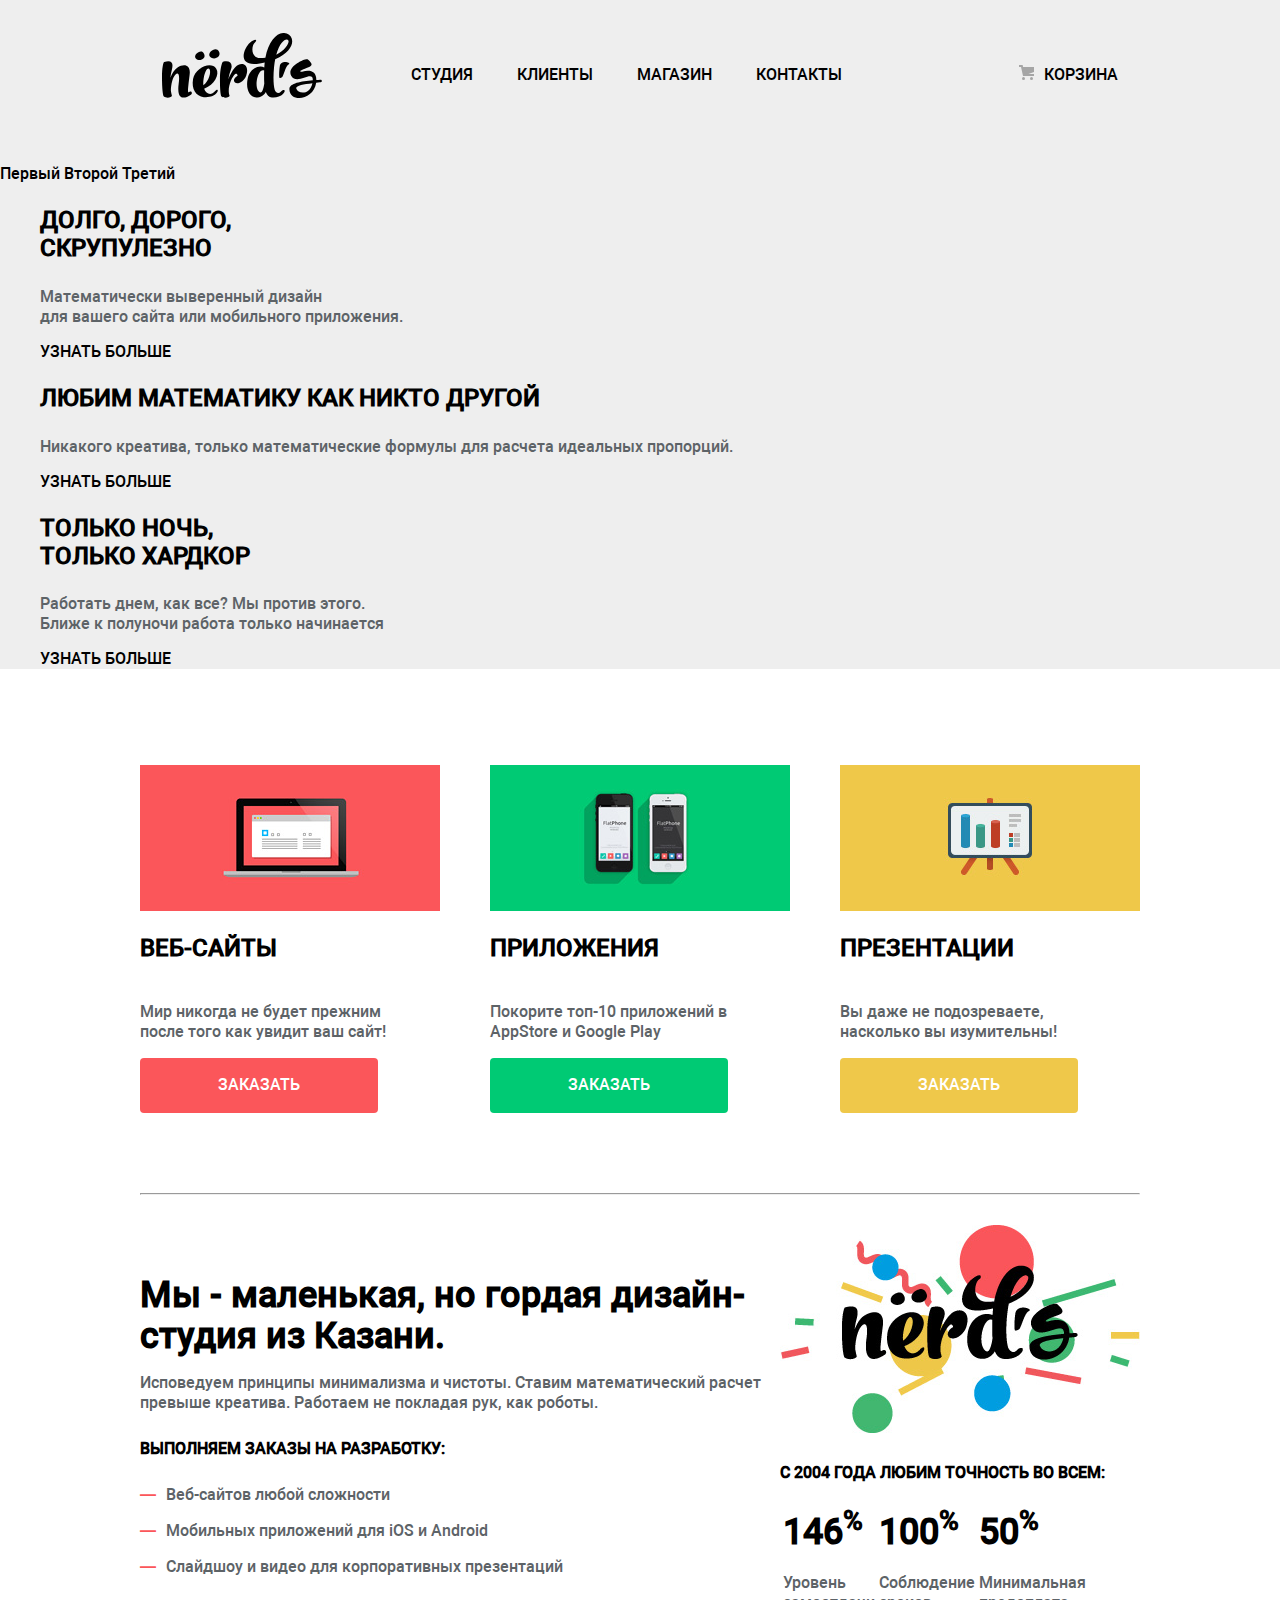
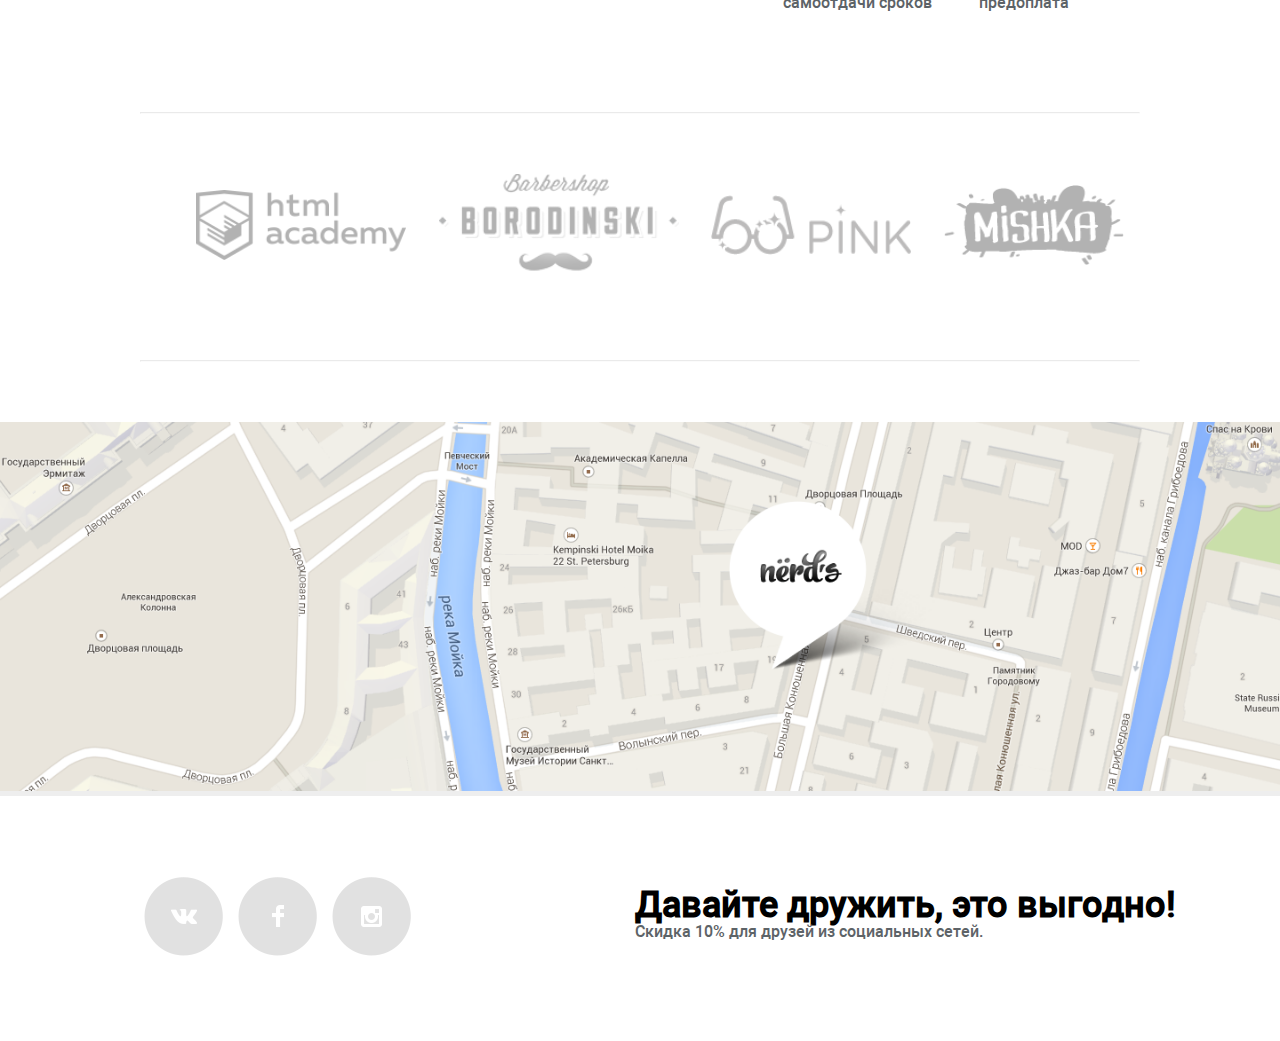
==== index.html @ 997f3441 "Update index.html" ====
<!DOCTYPE html>
<html lang="ru">

<head>
    <meta charset="utf-8">
    <title>Cтудия "Нёрдс"</title>
 <link rel="stylesheet" href="normalise.css">
 <link rel="stylesheet" href="mystyles.css"> 
</head>

<body>
    <header class="main-header">
        <nav class="main-navigation">
            <a class="main-header-logo" href = "index.html">
                <img src="img/nerds-logo.svg" width="160" height="65" alt="Логотип студии">
            </a>
            <ul class="site-navigation">
                <li>
                    <a href="index.html">Студия</a>
                </li>
                <li>
                    <a href="clients.html">Клиенты</a>
                </li>
                <li>
                    <a href="catalog.html">Магазин</a>
                </li>
                <li>
                    <a href="contacts.html">Контакты</a>
                </li>
            </ul>
            <ul class="user-navigation">
                <li> 
                	<a class="login-link" href="checkout.html">Корзина</a>
                </li>
            </ul>
        </nav>
    </header>


 <main class="container">

        <h1 class="visually-hidden">Студия "Нёрдс"</h1>

          <section class="slider">
        <div class = "container">
        <input class="visually-hidden" type="radio" id="product-1" name="toggle" checked>
        <input class="visually-hidden" type="radio" id="product-2" name="toggle">
        <input class="visually-hidden" type="radio" id="product-3" name="toggle">
        <div class="slider-controls">
        <i class="active"></i>
        <i></i>
        <i></i>
          <label class="slider-controls-item slider-controls-item--1" for="product-1">Первый</label>
          <label class="slider-controls-item slider-controls-item--2" for="product-2">Второй</label>
          <label class="slider-controls-item slider-controls-item--3" for="product-3">Третий</label>
        </div>
        <ul class ="slider-list">
          <li class="slider-item">
            <h3>Долго, дорого,<br> скрупулезно</h3>
              <p>Математически выверенный дизайн<br>
  для вашего сайта или мобильного приложения.</p>
              <a class="slider-item-button button" href="#">Узнать больше</a>
            </li>
          <li class="slider-item">
            <h3>Любим математику как никто другой</h3>
            <p>Никакого креатива, только математические формулы для расчета идеальных пропорций.</p>
            <a class = "slider-item-button button" href="#">Узнать больше</a>
        </li>
        <li class="slider-item">
            <h3>Только ночь,<br> только хардкор</h3>
            <p>Работать днем, как все? Мы против этого.<br> Ближе к полуночи работа только начинается</p>
            <a class = "slider-item-button button" href="#">Узнать больше</a>
        </li>
    </ul>
</div>
</section>
       
        <section class = "services">
            <ul class = "services-list">
                <li class = "service-item">
                	<img src="img/illustration-1.png" width="300" height="146" alt="Иллюстрация 1">
                    <h3>Веб-сайты</h3>
                    <p>Мир никогда не будет прежним<br>
                    после того как увидит ваш сайт!</p>
                    <a class="order  " href="order.html">Заказать</a>
                </li>
                <li class = "service-item">
                	<img src="img/illustration-2.png" width="300" height="146" alt="Иллюстрация 2">
                    <h3>Приложения</h3>
                    <p>Покорите топ-10 приложений в <br> AppStore и Google Play</p> 
                    <a class="order  " href="order.html">Заказать</a>
                </li>
                <li class = "service-item">
                	<img src="img/illustration-3.png" width="300" height="146" alt="Иллюстрация 3">
                    <h3>Презентации</h3>
                    <p>Вы даже не подозреваете, <br>насколько вы изумительны!</p>
                    <a class="order  " href="order.html">Заказать</a>
                </li>
            </ul>
            
        <hr>
        </section>

        <section class = "statistics">
           <div class="stat-column">
            <b>Мы - маленькая, но гордая дизайн-студия из Казани.</b>
            <p>Исповедуем принципы минимализма и чистоты. Ставим математический расчет<br> превыше креатива. Работаем не покладая рук, как роботы.</p> 
            <h5>Выполняем заказы на разработку:</h5>
            <ul class = "services-list-long-markers">
                <li><p><span class="tiret">—</span>Веб-сайтов любой сложности</p></li>
                <li><p><span class="tiret">—</span>Мобильных приложений для iOS и Android</p></li>
                <li><p><span class="tiret">—</span>Слайдшоу и видео для корпоративных презентаций</p></li>
            </ul>
        </div>
         <div class="stat-column">
         <img src="img/nerds-illustration.png" width="360" height="208" alt="Логотип студии">
         <h5>С 2004 года любим точность во всем:</h5>
         <table>
             <tr>
                 <td><b>146<sup>%</sup></b></td>
                 <td><b>100<sup>%</sup></b></td>
                 <td><b>50<sup>%</sup></b></td>
             </tr>
             <tr>
                <td><p>Уровень<br> самоотдачи</p></td><!--потом убрать br-->
                <td><p>Соблюдение<br> сроков</p></td>
                <td><p>Минимальная<br> предоплата</p></td>
             </tr>
         </table>
          
     </div>
      
        </section>
          
        <section class = "somebrands"> 
        	<hr>
        <ul class = "brands">
            <li> <img src="img/logo-1.png"  width="210" height="70" alt="Логотип академии"></li>
             <li> <img src="img/logo-2.png"  width="240" height="101" alt="Логотип барбершопа"></li>
              <li> <img src="img/logo-3.png" width="200" height="60" alt="Логотип pink"></li>
               <li> <img src="img/logo-4.png"  width="180" height="80" alt="Логотип mishka"></li>
        </ul>
        <hr>
          </section> 
        <article>
            <div class="map">
            	<img src="img/map.png" width="100%" alt="Карта">
            </div>

     <!--   <script>
        function myMap() {
        var mapOptions = {
          center: new google.maps.LatLng(55.796275, 49.105493),
          zoom: 10,
          mapTypeId: google.maps.MapTypeId.HYBRID
         }
        var map = new google.maps.Map(document.getElementById("map"), mapOptions);
        }
        </script>
        <script src="https://maps.googleapis.com/maps/api/js?key=AIzaSyBu-916DdpKAjTmJNIgngS6HL_kDIKU0aU&callback=myMap"></script></main>-->
        </article>
 </main>

<footer class = "main-footer"> 
	<div class = "footer-columns">
     <div class="footer-social">
            <ul>
                <li>
                    <a class="social-button" href="#"><img src="img/vk-icon.png" alt="Логотип вк"></a>
                </li>
                <li>
                    <a class="social-button" href="#"><img src="img/fb-icon.png" alt="Логотип фейсбук"></a>
                </li>
                <li>
                    <a class="social-button" href="#"><img src="img/insta-icon.png" alt="Логотип инстаграм"></a>
                </li>
            </ul>
        </div>
     <p><b>Давайте дружить, это выгодно!</b><br>
     Скидка 10% для друзей из социальных сетей.</p> </div>
</footer>
</body>
</html>
---- normalise.css ----
/*! normalize.css v8.0.0 | MIT License | github.com/necolas/normalize.css */

/* Document
   ========================================================================== */

/**
 * 1. Correct the line height in all browsers.
 * 2. Prevent adjustments of font size after orientation changes in iOS.
 */

html {
  line-height: 1.15; /* 1 */
  -webkit-text-size-adjust: 100%; /* 2 */
}

/* Sections
   ========================================================================== */

/**
 * Remove the margin in all browsers.
 */

body {
  margin: 0;
}

/**
 * Correct the font size and margin on `h1` elements within `section` and
 * `article` contexts in Chrome, Firefox, and Safari.
 */

h1 {
  font-size: 2em;
  margin: 0.67em 0;
}

/* Grouping content
   ========================================================================== */

/**
 * 1. Add the correct box sizing in Firefox.
 * 2. Show the overflow in Edge and IE.
 */

hr {
  box-sizing: content-box; /* 1 */
  height: 0; /* 1 */
  overflow: visible; /* 2 */
}

/**
 * 1. Correct the inheritance and scaling of font size in all browsers.
 * 2. Correct the odd `em` font sizing in all browsers.
 */

pre {
  font-family: monospace, monospace; /* 1 */
  font-size: 1em; /* 2 */
}

/* Text-level semantics
   ========================================================================== */

/**
 * Remove the gray background on active links in IE 10.
 */

a {
  background-color: transparent;
}

/**
 * 1. Remove the bottom border in Chrome 57-
 * 2. Add the correct text decoration in Chrome, Edge, IE, Opera, and Safari.
 */

abbr[title] {
  border-bottom: none; /* 1 */
  text-decoration: underline; /* 2 */
  text-decoration: underline dotted; /* 2 */
}

/**
 * Add the correct font weight in Chrome, Edge, and Safari.
 */

b,
strong {
  font-weight: bolder;
}

/**
 * 1. Correct the inheritance and scaling of font size in all browsers.
 * 2. Correct the odd `em` font sizing in all browsers.
 */

code,
kbd,
samp {
  font-family: monospace, monospace; /* 1 */
  font-size: 1em; /* 2 */
}

/**
 * Add the correct font size in all browsers.
 */

small {
  font-size: 80%;
}

/**
 * Prevent `sub` and `sup` elements from affecting the line height in
 * all browsers.
 */

sub,
sup {
  font-size: 75%;
  line-height: 0;
  position: relative;
  vertical-align: baseline;
}

sub {
  bottom: -0.25em;
}

sup {
  top: -0.5em;
}

/* Embedded content
   ========================================================================== */

/**
 * Remove the border on images inside links in IE 10.
 */

img {
  border-style: none;
}

/* Forms
   ========================================================================== */

/**
 * 1. Change the font styles in all browsers.
 * 2. Remove the margin in Firefox and Safari.
 */

button,
input,
optgroup,
select,
textarea {
  font-family: inherit; /* 1 */
  font-size: 100%; /* 1 */
  line-height: 1.15; /* 1 */
  margin: 0; /* 2 */
}

/**
 * Show the overflow in IE.
 * 1. Show the overflow in Edge.
 */

button,
input { /* 1 */
  overflow: visible;
}

/**
 * Remove the inheritance of text transform in Edge, Firefox, and IE.
 * 1. Remove the inheritance of text transform in Firefox.
 */

button,
select { /* 1 */
  text-transform: none;
}

/**
 * Correct the inability to style clickable types in iOS and Safari.
 */

button,
[type="button"],
[type="reset"],
[type="submit"] {
  -webkit-appearance: button;
}

/**
 * Remove the inner border and padding in Firefox.
 */

button::-moz-focus-inner,
[type="button"]::-moz-focus-inner,
[type="reset"]::-moz-focus-inner,
[type="submit"]::-moz-focus-inner {
  border-style: none;
  padding: 0;
}

/**
 * Restore the focus styles unset by the previous rule.
 */

button:-moz-focusring,
[type="button"]:-moz-focusring,
[type="reset"]:-moz-focusring,
[type="submit"]:-moz-focusring {
  outline: 1px dotted ButtonText;
}

/**
 * Correct the padding in Firefox.
 */

fieldset {
  padding: 0.35em 0.75em 0.625em;
}

/**
 * 1. Correct the text wrapping in Edge and IE.
 * 2. Correct the color inheritance from `fieldset` elements in IE.
 * 3. Remove the padding so developers are not caught out when they zero out
 *    `fieldset` elements in all browsers.
 */

legend {
  box-sizing: border-box; /* 1 */
  color: inherit; /* 2 */
  display: table; /* 1 */
  max-width: 100%; /* 1 */
  padding: 0; /* 3 */
  white-space: normal; /* 1 */
}

/**
 * Add the correct vertical alignment in Chrome, Firefox, and Opera.
 */

progress {
  vertical-align: baseline;
}

/**
 * Remove the default vertical scrollbar in IE 10+.
 */

textarea {
  overflow: auto;
}

/**
 * 1. Add the correct box sizing in IE 10.
 * 2. Remove the padding in IE 10.
 */

[type="checkbox"],
[type="radio"] {
  box-sizing: border-box; /* 1 */
  padding: 0; /* 2 */
}

/**
 * Correct the cursor style of increment and decrement buttons in Chrome.
 */

[type="number"]::-webkit-inner-spin-button,
[type="number"]::-webkit-outer-spin-button {
  height: auto;
}

/**
 * 1. Correct the odd appearance in Chrome and Safari.
 * 2. Correct the outline style in Safari.
 */

[type="search"] {
  -webkit-appearance: textfield; /* 1 */
  outline-offset: -2px; /* 2 */
}

/**
 * Remove the inner padding in Chrome and Safari on macOS.
 */

[type="search"]::-webkit-search-decoration {
  -webkit-appearance: none;
}

/**
 * 1. Correct the inability to style clickable types in iOS and Safari.
 * 2. Change font properties to `inherit` in Safari.
 */

::-webkit-file-upload-button {
  -webkit-appearance: button; /* 1 */
  font: inherit; /* 2 */
}

/* Interactive
   ========================================================================== */

/*
 * Add the correct display in Edge, IE 10+, and Firefox.
 */

details {
  display: block;
}

/*
 * Add the correct display in all browsers.
 */

summary {
  display: list-item;
}

/* Misc
   ========================================================================== */

/**
 * Add the correct display in IE 10+.
 */

template {
  display: none;
}

/**
 * Add the correct display in IE 10.
 */

[hidden] {
  display: none;
}
---- mystyles.css ----
@font-face {
  font-family: "Roboto medium";
  src:  url('fonts/robotomedium.woff2') format('woff2');
}
@font-face {
  font-family: "Roboto";
  src:  url('fonts/roboto.woff2') format('woff2');
}


.visually-hidden 
{
	position:absolute;
	width:1px;
	height:1px;
	margin:-1px;
	border:0;
	padding:0;
	clip:rect(0 0 0 0);
	overflow:hidden;
}

body
{ 
	min-width: 1122px;
	min-height:1750px;
   font-family: "Roboto medium", Arial, sans-serif;
   background-color: #ffffff;

}
.container div 
{
background-color: #eeeeee;	
}
.container
{
	padding: 0;
	margin:0;
}
 
a
{
  text-decoration: none;
  font: inherit;
  text-transform: uppercase;
  color:black;
}
 
p
{
	font-family: "Roboto medium", Arial, sans-serif;
	color:#5d6367;
	font-size:16px;
	line-height:20px;
}

.column h2
{
	margin:0;
	padding:0;
	font-family: "Roboto medium", Arial, sans-serif;
	font-size:55px;
}

.readbutton
{
	font: inherit;
	background-color:#fb565a;
	color:#ffffff;
	 text-align:center;
     text-transform: uppercase;
	padding-left:55px;
	padding-right:55px;
	padding-top:18px;
	padding-bottom: 18px;
	border-radius: 4px;
}

li
{

  list-style: none;
}

.order
{
	font: inherit;
	background-color:#fb565a;
	color:#ffffff;
	 text-align:center;
     text-transform: uppercase;
     padding-left:39px;
	padding-right:39px;
	padding-top:18px;
	padding-bottom: 18px;
	border-radius: 4px;
}

.services-list li:nth-child(2) a
{

	background-color:#00ca74;
}

.services-list li:nth-child(3) a
{

	background-color:#efc84a;
}

.brands li:hover img
{
	opacity: 0.9;
}

.brands li:active img
{
	opacity: 0.1;
}
.brands li>img
{
	opacity: 0.3;
}

 
b
{ 
	font-size:36px;
}

h3
{
	font-size:24px;
	text-transform: uppercase;
}
h5
{ 
	font-size:16px;
	text-transform: uppercase;
}
p>b
{
	color:black;
	text-align: center;
}

.main-header
{
	min-height:115px;
	padding-top:50px;  
	padding-left: 140px;
	padding-right: 140px; 
	background-color: #eeeeee;
}
.main-navigation
{
  display:flex;
  justify-content: space-between;
  align-items: center;
}
.site-navigation
{ 
  display: flex;
  flex-wrap: wrap;
  width:520px;
  margin:0;
  padding:0;
  list-style:none; 
}

.main-navigation a,
.user-navigation a
{
	padding-left:22px;
	padding-right: 22px;
}


.main-navigation a:hover
{
  color:#fb565a;
}
.main-navigation a:active
{
  color:#a6a6a6;
}
.main-header-logo
{
	width:160px;
	height:65px;
	margin-top:-20px;
}

nav img:hover
{
	opacity:0.7;
}

nav img:active
{
	opacity:0.3;
}
 
 .user-navigation .login-link
 {
 	position: relative;
 	padding-left: 50px;

 }
 .login-link::before
 {
 	position: absolute;
 	top:0px;
 	left:25px;
 	content: "";
 	width: 19px;
 	height: 19px;
 	background-image: url("img/cart-icon.svg");
 	background-repeat: no-repeat;
 	background-position: 0 0;
 	opacity: 0.3;
 }

 .login-link:hover::before,
 .login-link:active::before,
 .login-link:focus::before
 {
 	opacity: 1;
 }

hr
{
	display: block;
	margin-top: 80px;
	margin-bottom: 60px;
}
.somebrands hr
{ 
	display: block;
	margin-top: 80px;
	margin-bottom: 60px;
	opacity: 0.2; 
}
 
.under-header
{
	background-color: #eeeeee;
	display: flex;
	justify-content: space-between;

	padding-left: 140px;
	padding-right: 140px;
}
.under-header .column:first-child
{ 
	margin-top:70px;
	padding-bottom:70px;
	min-width:380px;
	min-height:270px;
}
.under-header .column:last-child
{
	margin-left:50px;
	width: 760px;
	height:431px;
}

.column
{
	min-height:273px;
	display:flex;
	justify-content: space-around;
	flex-direction: column;
}

.column p
{
	margin:0;
	padding:0;
}

 
.readbutton
{

	width: 200px;
}

.order
{
	display: inline-block;
	width:160px; 
}

.readbutton:hover,
.order:hover
{
background-color: #e74246;
}
.readbutton:active,
.order:active
{
background-color: #d7373b;
color:#e37376;
}
.services
{
	margin:0;
	padding: 80px 0; 
	height:510px;  
	padding-left: 140px;
	padding-right: 140px;
	padding-bottom: 0;
}

.services-list
{ 
	margin:0;
	padding:0;
	display: flex; 
	justify-content: space-between;

}

.service-item
{

	display: flex;
	flex-direction: column;
	justify-content: space-between;
}

.statistics
{
	padding: 0 80px; 
}



.services-list li:nth-child(2) a:hover
{
	background-color:#00bc6c;
}
.services-list li:nth-child(2) a:active
{
	padding-top:3px solid #009958;
	color:#38bd84;
	background-color:#00aa62;
}

.services-list li:nth-child(3) a:hover
{
	background-color:#eab534;
}
.services-list li:nth-child(3) a:active
{
	padding-top:3px solid #ce961f;
	background-color:#e5a722;
	color:#edc265;
}

.social-button img:hover
{ 
    filter: opacity(.5) drop-shadow(0 0 0 red);
}
.social-button img:active
{
    filter: opacity(.3) drop-shadow(0 0 0 red); 
}

.statistics .stat-column
{
	background-color:#ffffff;
}

.statistics
{
	margin: 0;
    padding: 80px 0; 
    padding-left: 140px;
    padding-right: 140px;
    padding-bottom: 0;
    padding-top: 0;
	display: flex;
	justify-content: space-around;  
}


.statistics .stat-column:last-child
{ 
	margin-top:-50px;
	background-color:#ffffff;
}
.somebrands
{

    margin: 0; 
    padding-left: 140px;
    padding-right: 140px; 
 
}
 
.services-list-long-markers
{
	margin:0;
	padding:0;
}
.tiret
{
	padding-right:10px;
	color:#fb565a;
	font-weight: bolder;
}
.brands
{
	display: flex;
	align-items: center;
	justify-content: space-around; 	
}

.map img
{
	background-size: 75%;
}

.footer-social
{
	padding: 65px 0;
}

.footer-social>ul
{
	display: flex;
}

.footer-social li
{
	padding-right:15px;
}

.footer-columns
{
	display: flex;
	flex-direction: row; 
	justify-content: space-around; 
	align-items: center;
}




.inner-page body
{
	background-color: #ffffff;
}

.inner-page .site-navigation  li:first-child  
{
  border-bottom: 0px solid #fb565a;
  margin-right:1245px;
}
.inner-page .site-navigation  li:nth-child(3)  
{
  border-bottom: 2px solid #fb565a;
  margin-right:1380px;
}
fieldset
{
	border:0;
}
.inner-page footer
{
	background-color: #ffffff;
}
 

 .filter-input-radio {
  position: absolute;
  z-index: -1;
  opacity: 0;
  margin: 10px 0 0 7px;
}

.filter-input-radio + label {
  position: relative;
  padding: 0 0 0 35px;
  cursor: pointer;
}
.filter-input-radio + label:before {
  content: '';
  position: absolute;
  top: -3px;
  left: 0;
  width: 16px;
  height: 16px;
  border: 2px solid #b8b8b8;
  border-radius: 50%;
  background: #ffffff;
}
.filter-input-radio + label:after {
  content: '';
  position: absolute;
  top: 3px;
  left: 6px;
  width: 8px;
  height: 8px;
  border-radius: 50%;
  background: #b8b8b8;
  box-shadow: inset 0 1px 1px rgba(0,0,0,.5);
  opacity: 0;
  transition: .2s;
}
.filter-input-radio:checked + label:after {
  opacity: 1;
}
 

.filter-input-radio:hover + label:before
{ 
  border: 2px solid #4d4d4d;
}

.filter-input-radio:hover + label:after
{ 
 background: #4d4d4d;
}

.inner-page .sort-button
{
	color:#b2b2b2;
}
.sort-button:hover
{
	color:#666666;
}
.sort-button:active
{
	color:#000000;
}


.inner-page .sort-button img:hover
{
	opacity:0.7;
}
.inner-page .sort-button img:active
{
	opacity:0.3;
}
.pagination-item a
{
	border-radius: 2px;
	padding:10px;
	background-color:#cccccc;
}

.pagination-item a:hover
{
	padding:10px;
	background-color:#dfdfdf;
}

.pagination-item a:active
{
	padding:10px;
	border-top:1px solid #bfbfbf;
	background-color:#d5d5d5;
}
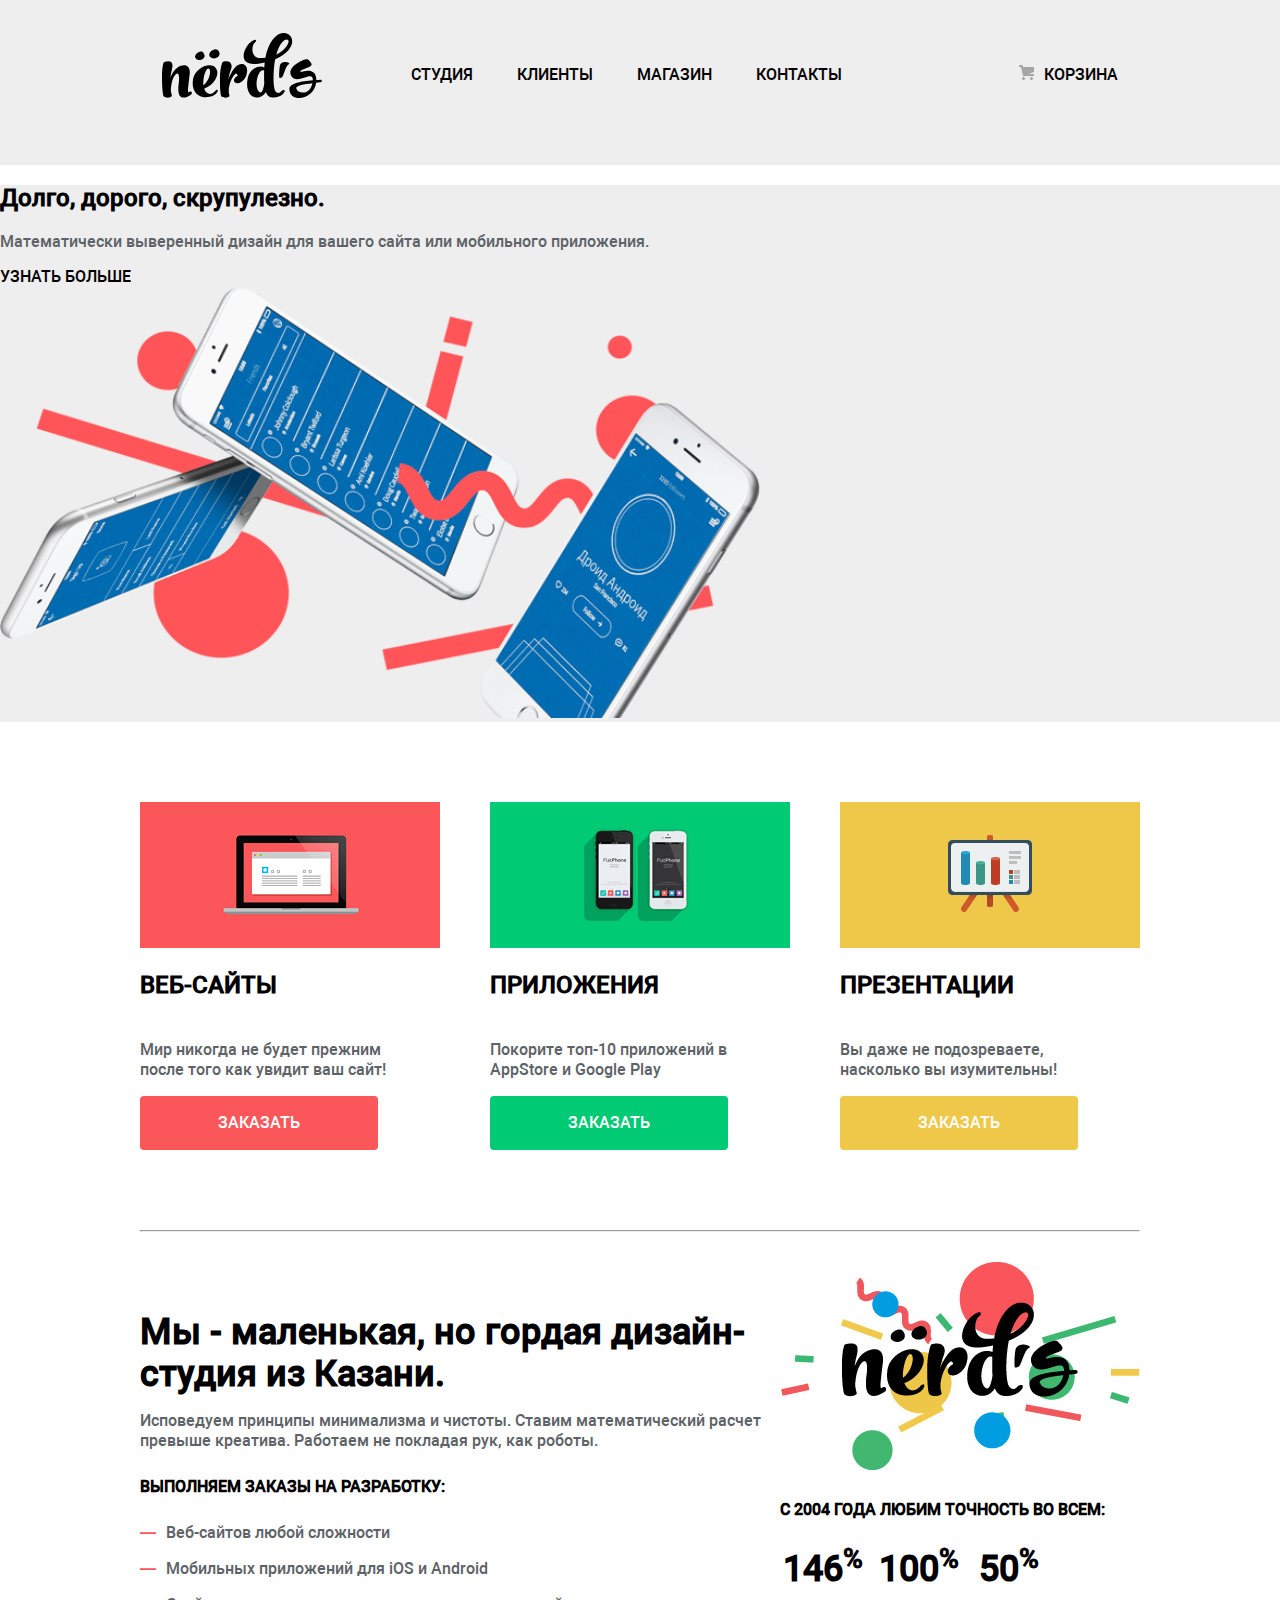
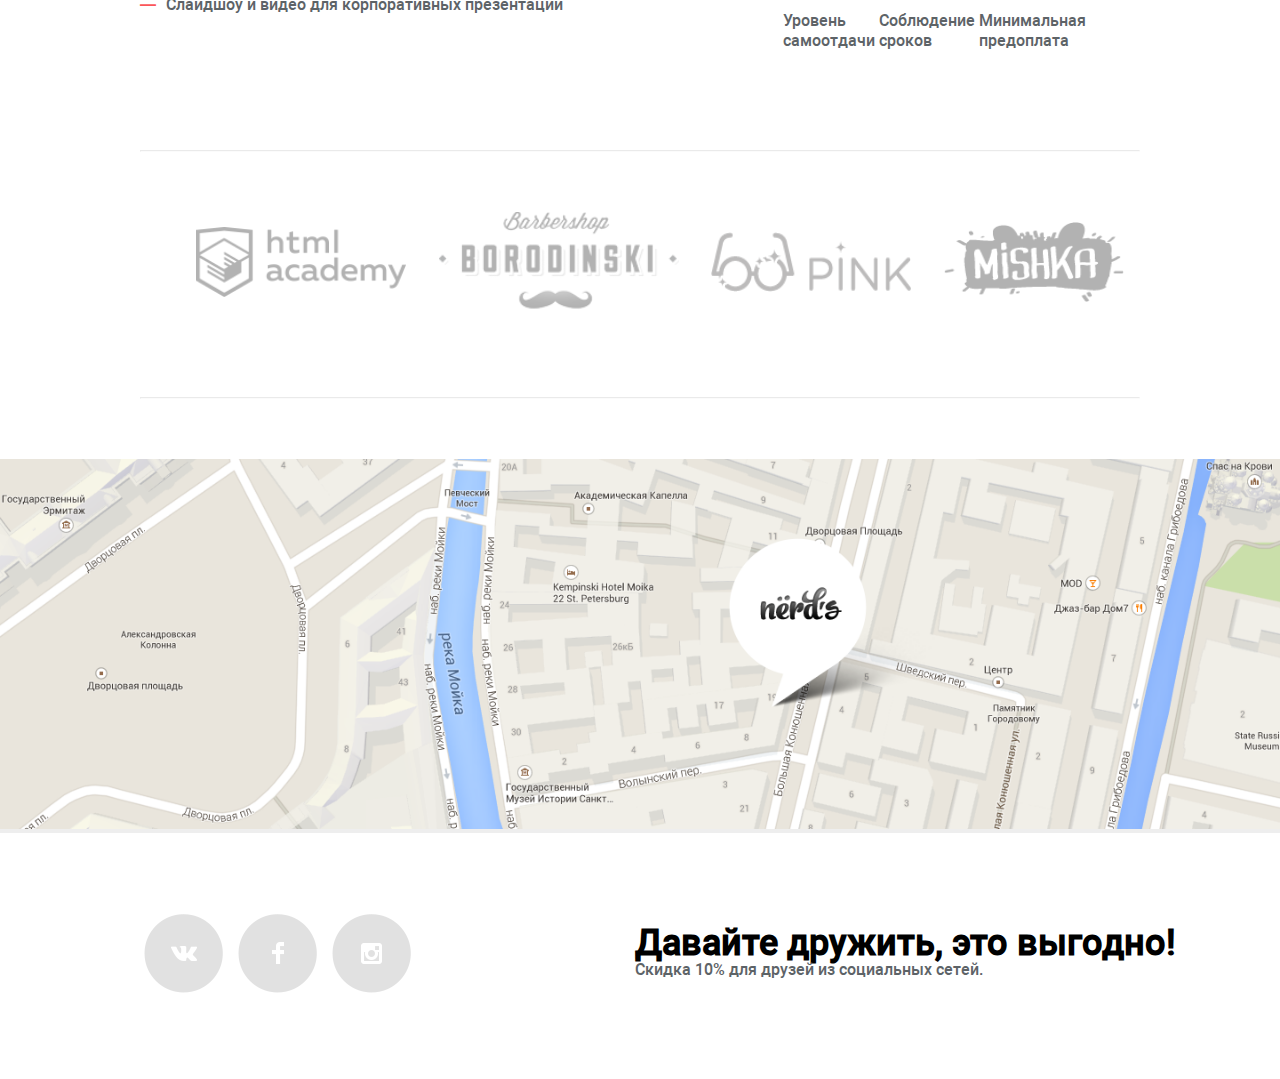
==== commit c976bfd8: "Revert "Update index.html"" ====
--- a/index.html
+++ b/index.html
@@ -1,4 +1,4 @@
-<!DOCTYPE html>
+﻿<!DOCTYPE html>
 <html lang="ru">
 
 <head>
@@ -41,39 +41,15 @@
 
         <h1 class="visually-hidden">Студия "Нёрдс"</h1>
 
-          <section class="slider">
-        <div class = "container">
-        <input class="visually-hidden" type="radio" id="product-1" name="toggle" checked>
-        <input class="visually-hidden" type="radio" id="product-2" name="toggle">
-        <input class="visually-hidden" type="radio" id="product-3" name="toggle">
-        <div class="slider-controls">
-        <i class="active"></i>
-        <i></i>
-        <i></i>
-          <label class="slider-controls-item slider-controls-item--1" for="product-1">Первый</label>
-          <label class="slider-controls-item slider-controls-item--2" for="product-2">Второй</label>
-          <label class="slider-controls-item slider-controls-item--3" for="product-3">Третий</label>
-        </div>
-        <ul class ="slider-list">
-          <li class="slider-item">
-            <h3>Долго, дорого,<br> скрупулезно</h3>
-              <p>Математически выверенный дизайн<br>
-  для вашего сайта или мобильного приложения.</p>
-              <a class="slider-item-button button" href="#">Узнать больше</a>
-            </li>
-          <li class="slider-item">
-            <h3>Любим математику как никто другой</h3>
-            <p>Никакого креатива, только математические формулы для расчета идеальных пропорций.</p>
-            <a class = "slider-item-button button" href="#">Узнать больше</a>
-        </li>
-        <li class="slider-item">
-            <h3>Только ночь,<br> только хардкор</h3>
-            <p>Работать днем, как все? Мы против этого.<br> Ближе к полуночи работа только начинается</p>
-            <a class = "slider-item-button button" href="#">Узнать больше</a>
-        </li>
-    </ul>
-</div>
-</section>
+        <section class = "under-header">
+           <div class = "column"> 
+           	<h2>Долго, дорого, скрупулезно.</h2>
+            <p>Математически выверенный дизайн для вашего сайта или мобильного приложения.<br> </p> 
+         <a class="readbutton" href="info.html">Узнать больше</a></div>
+        <div class = "column">
+         <img src="img/slide1.png" width="760" height="431" alt="Логотип студии">
+     </div>
+        </section>
        
         <section class = "services">
             <ul class = "services-list">
--- a/mystyles.css
+++ b/mystyles.css
@@ -54,28 +54,7 @@
 	line-height:20px;
 }
 
-.column h2
-{
-	margin:0;
-	padding:0;
-	font-family: "Roboto medium", Arial, sans-serif;
-	font-size:55px;
-}
-
-.readbutton
-{
-	font: inherit;
-	background-color:#fb565a;
-	color:#ffffff;
-	 text-align:center;
-     text-transform: uppercase;
-	padding-left:55px;
-	padding-right:55px;
-	padding-top:18px;
-	padding-bottom: 18px;
-	border-radius: 4px;
-}
-
+ 
 li
 {
 
@@ -242,49 +221,6 @@
 	opacity: 0.2; 
 }
  
-.under-header
-{
-	background-color: #eeeeee;
-	display: flex;
-	justify-content: space-between;
-
-	padding-left: 140px;
-	padding-right: 140px;
-}
-.under-header .column:first-child
-{ 
-	margin-top:70px;
-	padding-bottom:70px;
-	min-width:380px;
-	min-height:270px;
-}
-.under-header .column:last-child
-{
-	margin-left:50px;
-	width: 760px;
-	height:431px;
-}
-
-.column
-{
-	min-height:273px;
-	display:flex;
-	justify-content: space-around;
-	flex-direction: column;
-}
-
-.column p
-{
-	margin:0;
-	padding:0;
-}
-
- 
-.readbutton
-{
-
-	width: 200px;
-}
 
 .order
 {
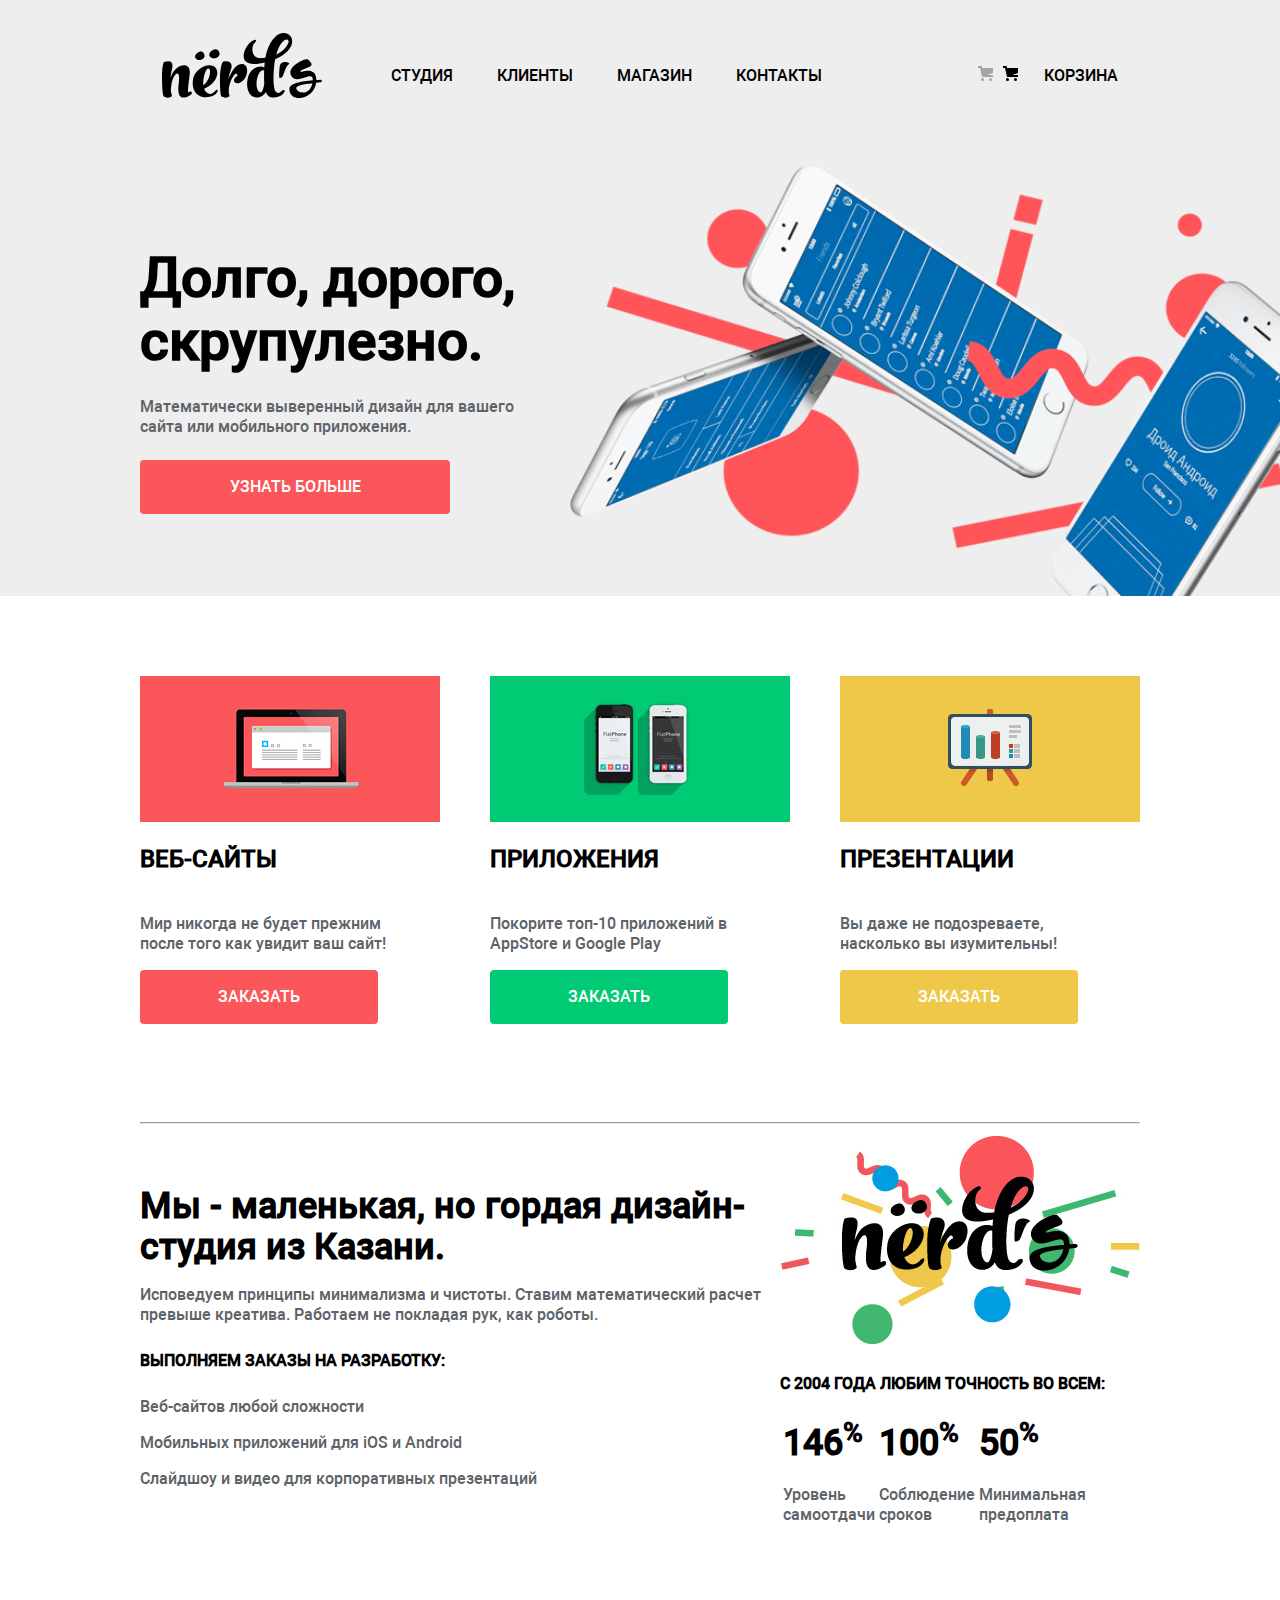
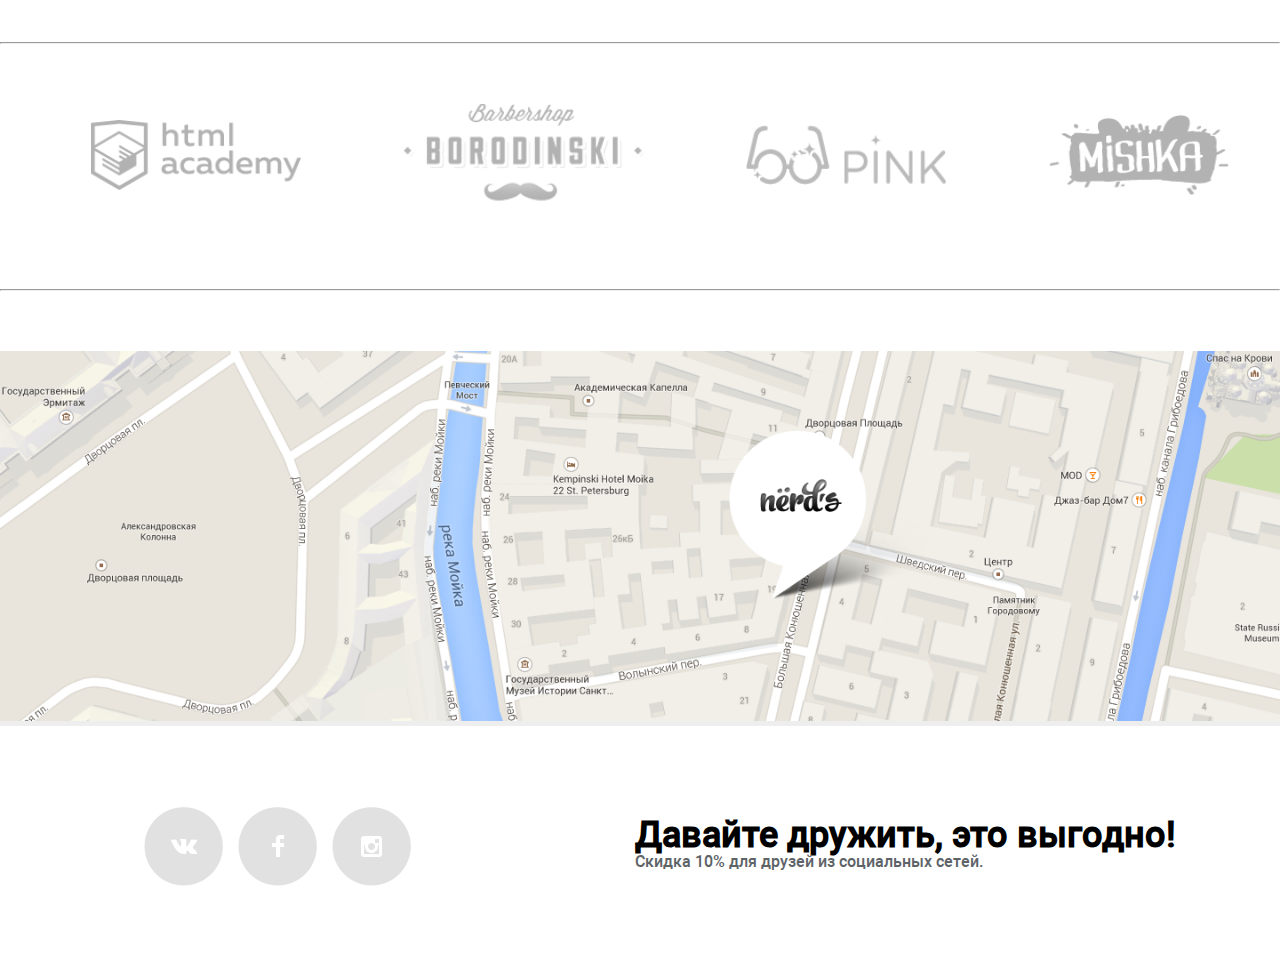
==== commit 6e257654: "Update index.html" ====
--- a/index.html
+++ b/index.html
@@ -1,4 +1,4 @@
-﻿<!DOCTYPE html>
+<!DOCTYPE html>
 <html lang="ru">
 
 <head>
@@ -29,8 +29,9 @@
                 </li>
             </ul>
             <ul class="user-navigation">
-                <li> 
-                	<a class="login-link" href="checkout.html">Корзина</a>
+                <li class="login-link">
+                	<img src="img/cart-icon.svg" width="15" height="15" alt="Корзина">
+                	<a class="checkout-link" href="checkout.html">Корзина</a>
                 </li>
             </ul>
         </nav>
@@ -73,7 +74,7 @@
                     <a class="order  " href="order.html">Заказать</a>
                 </li>
             </ul>
-            
+            <br>
         <hr>
         </section>
 
@@ -83,9 +84,9 @@
             <p>Исповедуем принципы минимализма и чистоты. Ставим математический расчет<br> превыше креатива. Работаем не покладая рук, как роботы.</p> 
             <h5>Выполняем заказы на разработку:</h5>
             <ul class = "services-list-long-markers">
-                <li><p><span class="tiret">—</span>Веб-сайтов любой сложности</p></li>
-                <li><p><span class="tiret">—</span>Мобильных приложений для iOS и Android</p></li>
-                <li><p><span class="tiret">—</span>Слайдшоу и видео для корпоративных презентаций</p></li>
+                <li><p>Веб-сайтов любой сложности</p></li>
+                <li><p>Мобильных приложений для iOS и Android</p></li>
+                <li><p>Слайдшоу и видео для корпоративных презентаций</p></li>
             </ul>
         </div>
          <div class="stat-column">
@@ -103,21 +104,17 @@
                 <td><p>Минимальная<br> предоплата</p></td>
              </tr>
          </table>
-          
      </div>
-      
         </section>
-          
-        <section class = "somebrands"> 
-        	<hr>
+        <br>
+        <hr>
         <ul class = "brands">
             <li> <img src="img/logo-1.png"  width="210" height="70" alt="Логотип академии"></li>
              <li> <img src="img/logo-2.png"  width="240" height="101" alt="Логотип барбершопа"></li>
               <li> <img src="img/logo-3.png" width="200" height="60" alt="Логотип pink"></li>
                <li> <img src="img/logo-4.png"  width="180" height="80" alt="Логотип mishka"></li>
         </ul>
-        <hr>
-          </section> 
+          <hr>
         <article>
             <div class="map">
             	<img src="img/map.png" width="100%" alt="Карта">
--- a/mystyles.css
+++ b/mystyles.css
@@ -54,7 +54,28 @@
 	line-height:20px;
 }
 
- 
+.column h2
+{
+	margin:0;
+	padding:0;
+	font-family: "Roboto medium", Arial, sans-serif;
+	font-size:55px;
+}
+
+.readbutton
+{
+	font: inherit;
+	background-color:#fb565a;
+	color:#ffffff;
+	 text-align:center;
+     text-transform: uppercase;
+	padding-left:55px;
+	padding-right:55px;
+	padding-top:18px;
+	padding-bottom: 18px;
+	border-radius: 4px;
+}
+
 li
 {
 
@@ -221,6 +242,49 @@
 	opacity: 0.2; 
 }
  
+.under-header
+{
+	background-color: #eeeeee;
+	display: flex;
+	justify-content: space-between;
+
+	padding-left: 140px;
+	padding-right: 140px;
+}
+.under-header .column:first-child
+{ 
+	margin-top:70px;
+	padding-bottom:70px;
+	min-width:380px;
+	min-height:270px;
+}
+.under-header .column:last-child
+{
+	margin-left:50px;
+	width: 760px;
+	height:431px;
+}
+
+.column
+{
+	min-height:273px;
+	display:flex;
+	justify-content: space-around;
+	flex-direction: column;
+}
+
+.column p
+{
+	margin:0;
+	padding:0;
+}
+
+ 
+.readbutton
+{
+
+	width: 200px;
+}
 
 .order
 {
@@ -501,4 +565,4 @@
 	padding:10px;
 	border-top:1px solid #bfbfbf;
 	background-color:#d5d5d5;
-}+}
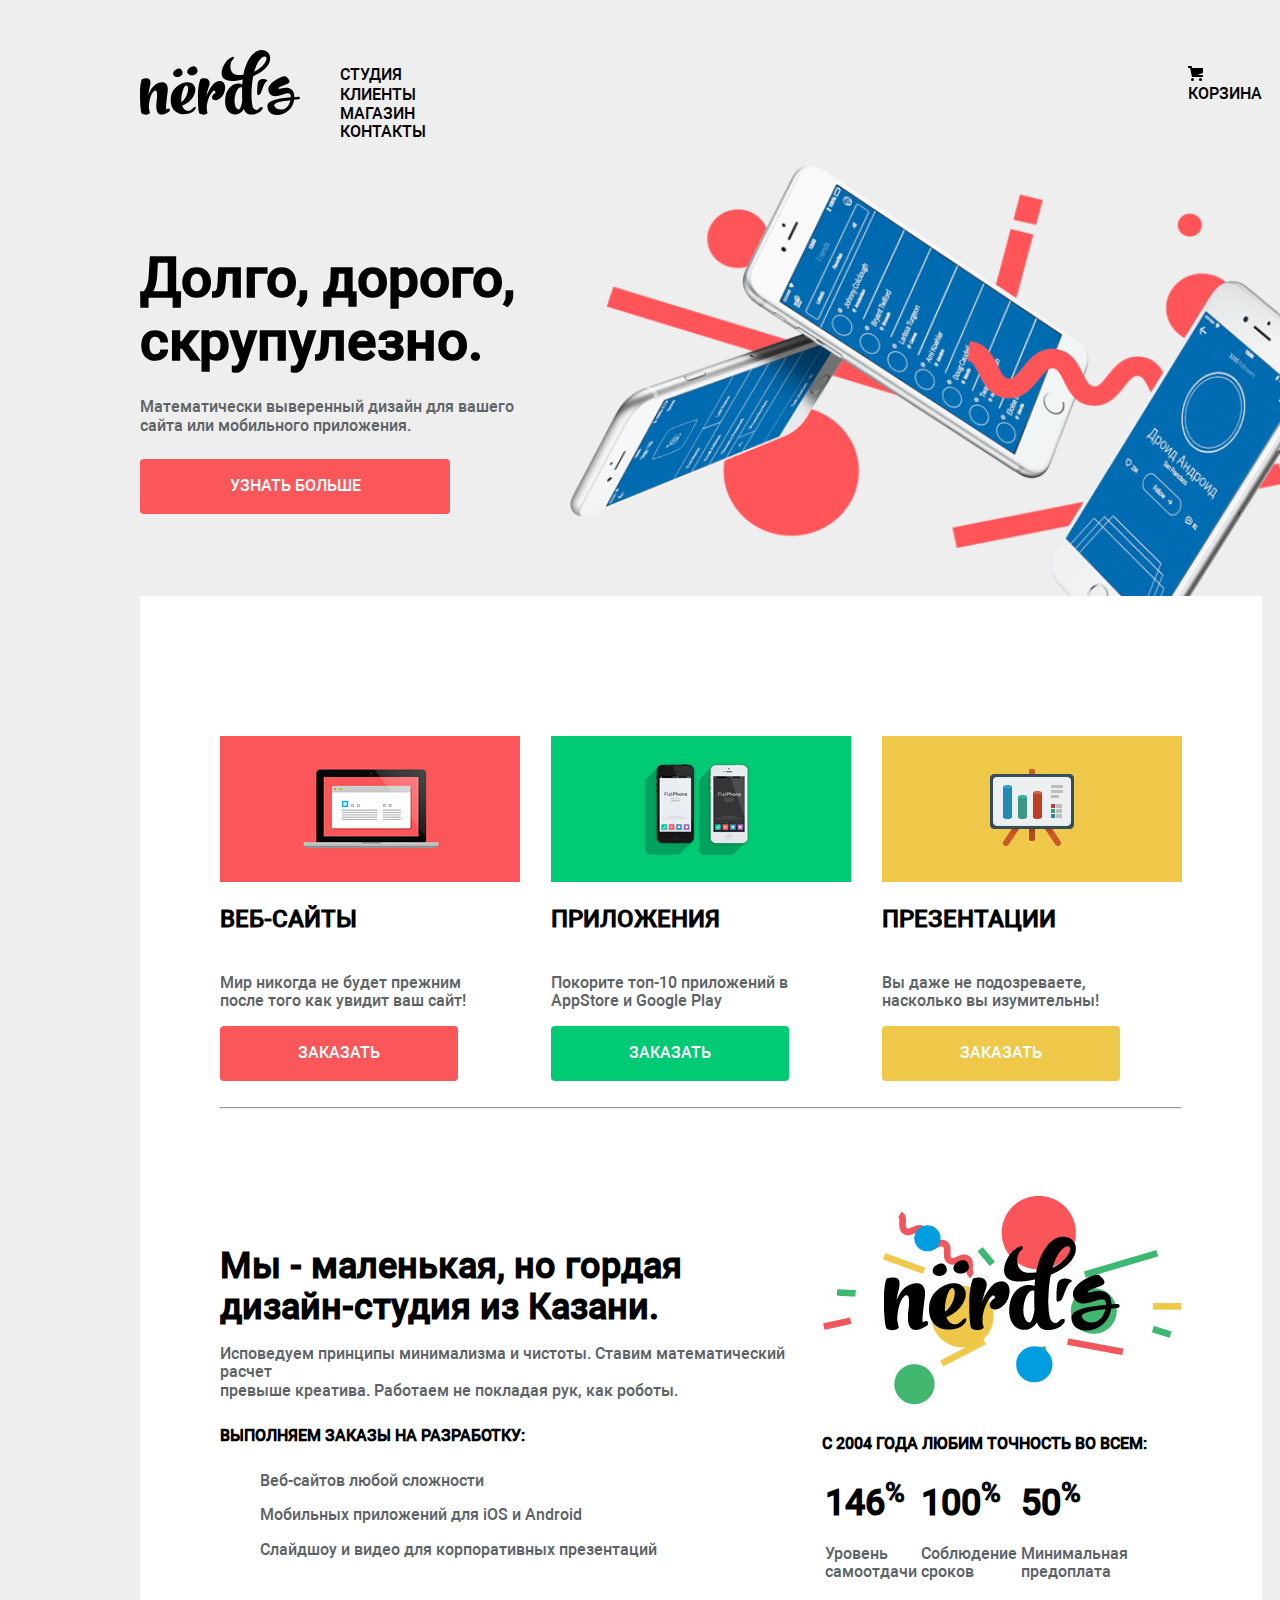
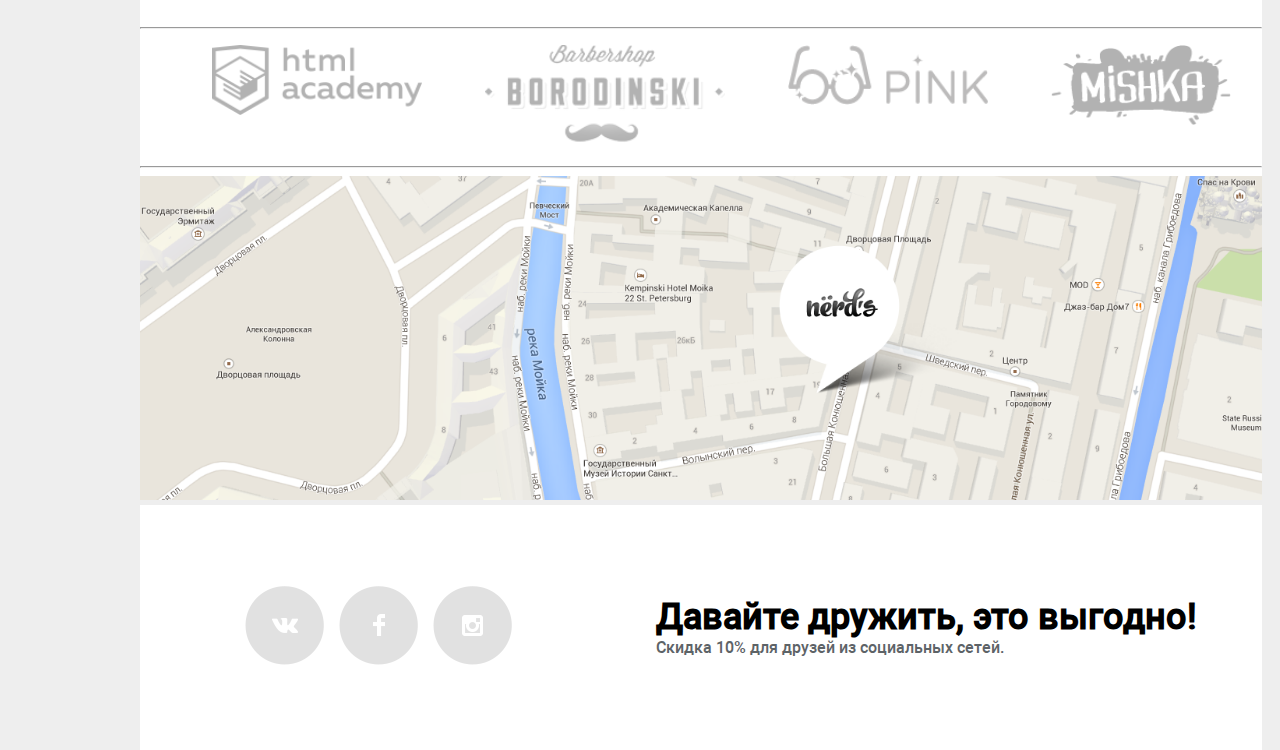
==== commit b010c442: "Update index.html" ====
--- a/index.html
+++ b/index.html
@@ -1,14 +1,12 @@
 <!DOCTYPE html>
 <html lang="ru">
-
-<head>
+ <head>
     <meta charset="utf-8">
     <title>Cтудия "Нёрдс"</title>
  <link rel="stylesheet" href="normalise.css">
  <link rel="stylesheet" href="mystyles.css"> 
 </head>
-
-<body>
+ <body>
     <header class="main-header">
         <nav class="main-navigation">
             <a class="main-header-logo" href = "index.html">
@@ -36,13 +34,9 @@
             </ul>
         </nav>
     </header>
-
-
- <main class="container">
-
-        <h1 class="visually-hidden">Студия "Нёрдс"</h1>
-
-        <section class = "under-header">
+  <main class="container">
+         <h1 class="visually-hidden">Студия "Нёрдс"</h1>
+         <section class = "under-header">
            <div class = "column"> 
            	<h2>Долго, дорого, скрупулезно.</h2>
             <p>Математически выверенный дизайн для вашего сайта или мобильного приложения.<br> </p> 
@@ -77,8 +71,7 @@
             <br>
         <hr>
         </section>
-
-        <section class = "statistics">
+         <section class = "statistics">
            <div class="stat-column">
             <b>Мы - маленькая, но гордая дизайн-студия из Казани.</b>
             <p>Исповедуем принципы минимализма и чистоты. Ставим математический расчет<br> превыше креатива. Работаем не покладая рук, как роботы.</p> 
@@ -119,8 +112,7 @@
             <div class="map">
             	<img src="img/map.png" width="100%" alt="Карта">
             </div>
-
-     <!--   <script>
+      <!--   <script>
         function myMap() {
         var mapOptions = {
           center: new google.maps.LatLng(55.796275, 49.105493),
@@ -133,8 +125,7 @@
         <script src="https://maps.googleapis.com/maps/api/js?key=AIzaSyBu-916DdpKAjTmJNIgngS6HL_kDIKU0aU&callback=myMap"></script></main>-->
         </article>
  </main>
-
-<footer class = "main-footer"> 
+ <footer class = "main-footer"> 
 	<div class = "footer-columns">
      <div class="footer-social">
             <ul>
--- a/mystyles.css
+++ b/mystyles.css
@@ -21,23 +21,26 @@
 }
 
 body
-{ 
+{
+	padding-left:140px;
+	padding-right:140px;
 	min-width: 1122px;
 	min-height:1750px;
    font-family: "Roboto medium", Arial, sans-serif;
-   background-color: #ffffff;
-
-}
-.container div 
+   background-color: #eeeeee;
+
+}
+.container div
+
 {
 background-color: #eeeeee;	
 }
-.container
-{
-	padding: 0;
-	margin:0;
-}
- 
+
+main,
+footer
+{
+	background-color: #ffffff;
+}
 a
 {
   text-decoration: none;
@@ -51,7 +54,6 @@
 	font-family: "Roboto medium", Arial, sans-serif;
 	color:#5d6367;
 	font-size:16px;
-	line-height:20px;
 }
 
 .column h2
@@ -147,35 +149,17 @@
 .main-header
 {
 	min-height:115px;
-	padding-top:50px;  
-	padding-left: 140px;
-	padding-right: 140px; 
-	background-color: #eeeeee;
+	margin-top:50px;  
 }
 .main-navigation
 {
   display:flex;
   justify-content: space-between;
-  align-items: center;
 }
 .site-navigation
-{ 
-  display: flex;
-  flex-wrap: wrap;
-  width:520px;
-  margin:0;
-  padding:0;
-  list-style:none; 
-}
-
-.main-navigation a,
-.user-navigation a
-{
-	padding-left:22px;
-	padding-right: 22px;
-}
-
-
+{
+	min-width: 442px;
+}
 .main-navigation a:hover
 {
   color:#fb565a;
@@ -188,7 +172,6 @@
 {
 	width:160px;
 	height:65px;
-	margin-top:-20px;
 }
 
 nav img:hover
@@ -201,45 +184,10 @@
 	opacity:0.3;
 }
  
- .user-navigation .login-link
- {
- 	position: relative;
- 	padding-left: 50px;
-
- }
- .login-link::before
- {
- 	position: absolute;
- 	top:0px;
- 	left:25px;
- 	content: "";
- 	width: 19px;
- 	height: 19px;
- 	background-image: url("img/cart-icon.svg");
- 	background-repeat: no-repeat;
- 	background-position: 0 0;
- 	opacity: 0.3;
- }
-
- .login-link:hover::before,
- .login-link:active::before,
- .login-link:focus::before
- {
- 	opacity: 1;
- }
-
-hr
-{
-	display: block;
-	margin-top: 80px;
-	margin-bottom: 60px;
-}
-.somebrands hr
-{ 
-	display: block;
-	margin-top: 80px;
-	margin-bottom: 60px;
-	opacity: 0.2; 
+.site-navigation  li:first-child  
+{
+  border-bottom: 2px solid #fb565a;
+  margin-right:1245px;
 }
  
 .under-header
@@ -247,9 +195,6 @@
 	background-color: #eeeeee;
 	display: flex;
 	justify-content: space-between;
-
-	padding-left: 140px;
-	padding-right: 140px;
 }
 .under-header .column:first-child
 { 
@@ -305,12 +250,9 @@
 }
 .services
 {
-	margin:0;
-	padding: 80px 0; 
-	height:510px;  
-	padding-left: 140px;
-	padding-right: 140px;
-	padding-bottom: 0;
+	padding: 140px 80px; 
+	height:510px;
+	padding-bottom:0px;
 }
 
 .services-list
@@ -375,12 +317,6 @@
 
 .statistics
 {
-	margin: 0;
-    padding: 80px 0; 
-    padding-left: 140px;
-    padding-right: 140px;
-    padding-bottom: 0;
-    padding-top: 0;
 	display: flex;
 	justify-content: space-around;  
 }
@@ -391,30 +327,10 @@
 	margin-top:-50px;
 	background-color:#ffffff;
 }
-.somebrands
-{
-
-    margin: 0; 
-    padding-left: 140px;
-    padding-right: 140px; 
- 
-}
- 
-.services-list-long-markers
-{
-	margin:0;
-	padding:0;
-}
-.tiret
-{
-	padding-right:10px;
-	color:#fb565a;
-	font-weight: bolder;
-}
+
 .brands
 {
 	display: flex;
-	align-items: center;
 	justify-content: space-around; 	
 }
 
@@ -445,6 +361,17 @@
 	justify-content: space-around; 
 	align-items: center;
 }
+
+
+.fknmap
+{
+	margin-right:-300px;
+}
+
+
+
+
+
 
 
 
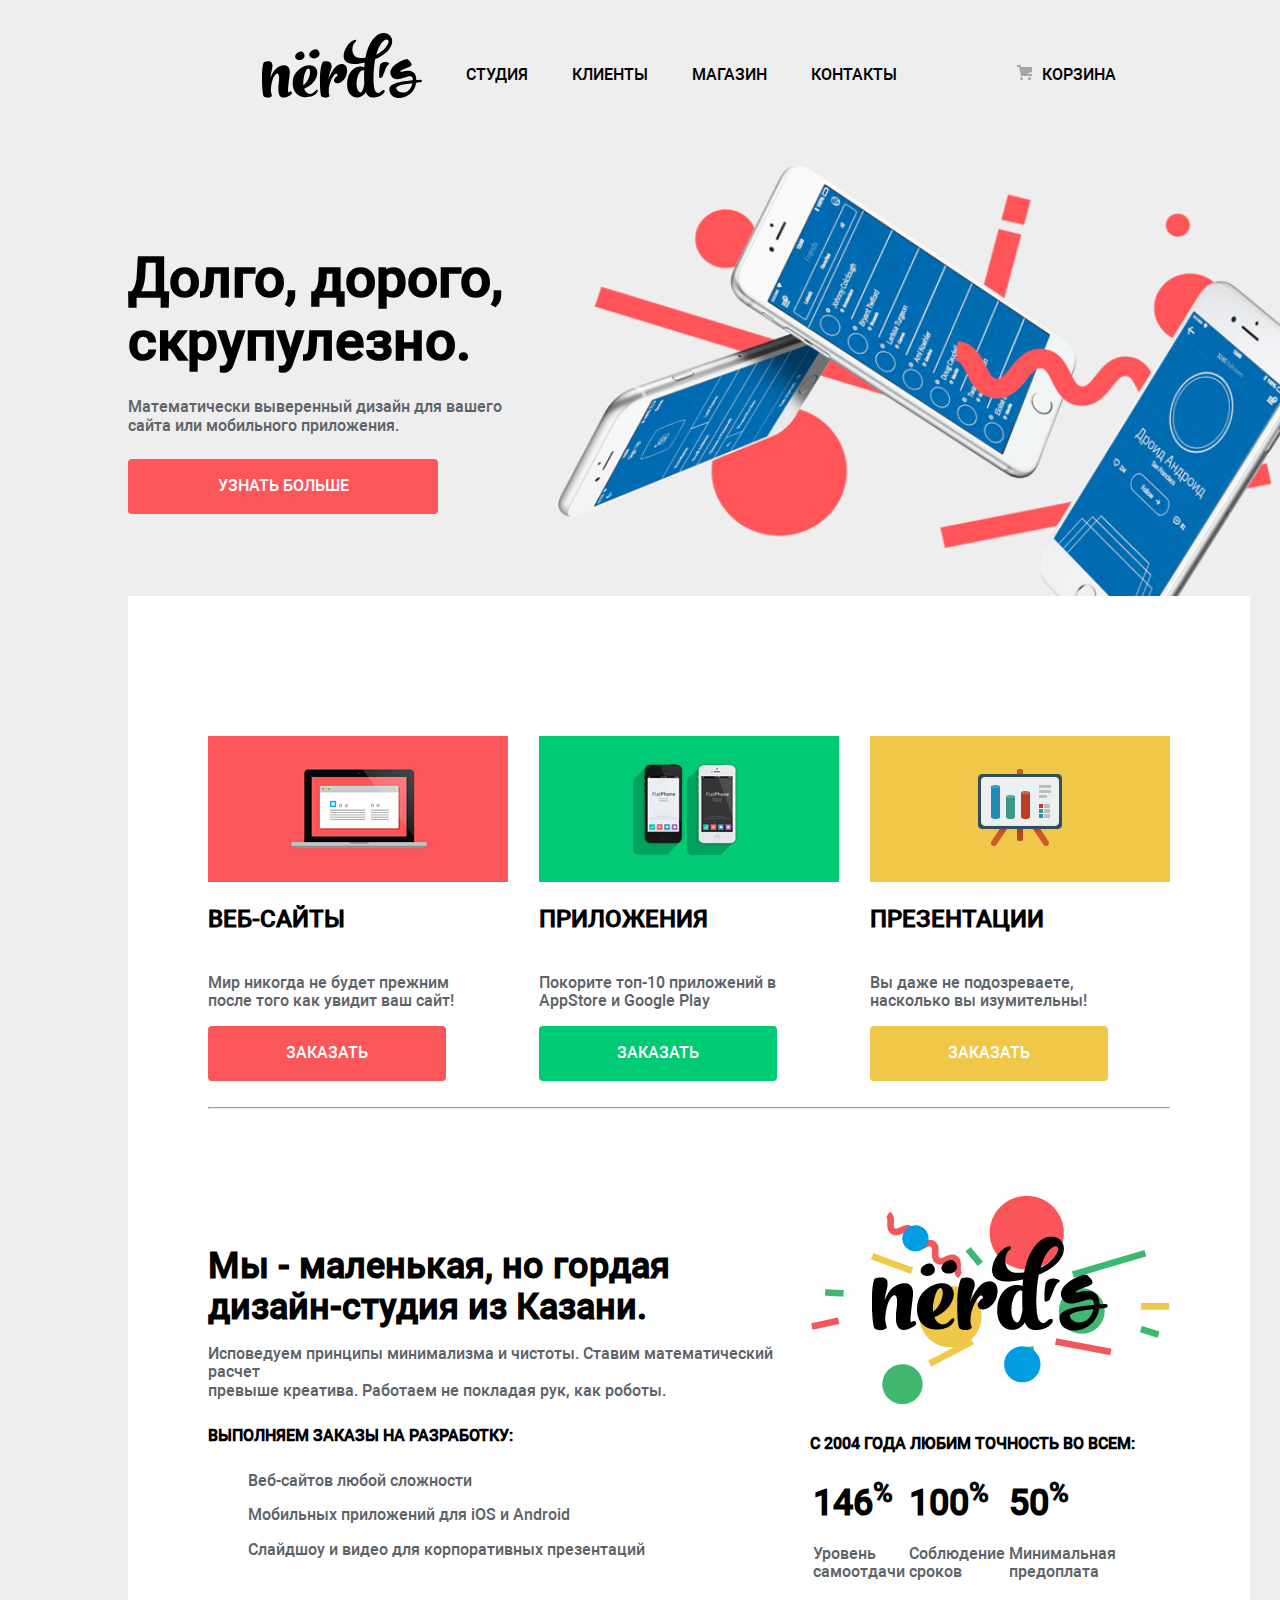
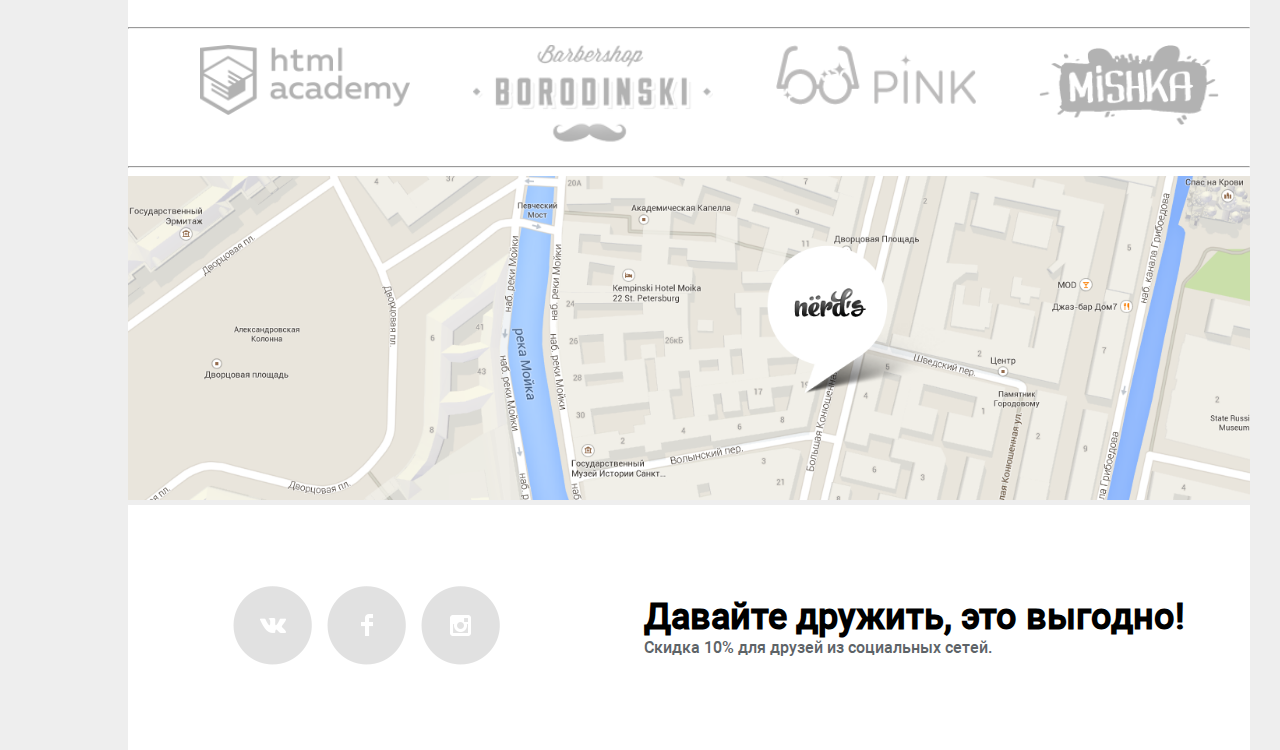
==== commit cde89d75: "Update index.html" ====
--- a/index.html
+++ b/index.html
@@ -27,9 +27,8 @@
                 </li>
             </ul>
             <ul class="user-navigation">
-                <li class="login-link">
-                	<img src="img/cart-icon.svg" width="15" height="15" alt="Корзина">
-                	<a class="checkout-link" href="checkout.html">Корзина</a>
+                <li> 
+                	<a class="login-link" href="checkout.html">Корзина</a>
                 </li>
             </ul>
         </nav>
--- a/mystyles.css
+++ b/mystyles.css
@@ -6,9 +6,7 @@
   font-family: "Roboto";
   src:  url('fonts/roboto.woff2') format('woff2');
 }
-
-
-.visually-hidden 
+ .visually-hidden 
 {
 	position:absolute;
 	width:1px;
@@ -19,24 +17,20 @@
 	clip:rect(0 0 0 0);
 	overflow:hidden;
 }
-
-body
-{
-	padding-left:140px;
-	padding-right:140px;
+ body
+{
+	padding-left:10%;
+	padding-right:10%;
 	min-width: 1122px;
 	min-height:1750px;
    font-family: "Roboto medium", Arial, sans-serif;
    background-color: #eeeeee;
-
-}
+ }
 .container div
-
-{
+ {
 background-color: #eeeeee;	
 }
-
-main,
+ main,
 footer
 {
 	background-color: #ffffff;
@@ -55,16 +49,14 @@
 	color:#5d6367;
 	font-size:16px;
 }
-
-.column h2
+ .column h2
 {
 	margin:0;
 	padding:0;
 	font-family: "Roboto medium", Arial, sans-serif;
 	font-size:55px;
 }
-
-.readbutton
+ .readbutton
 {
 	font: inherit;
 	background-color:#fb565a;
@@ -77,14 +69,11 @@
 	padding-bottom: 18px;
 	border-radius: 4px;
 }
-
-li
-{
-
-  list-style: none;
-}
-
-.order
+ li
+{
+   list-style: none;
+}
+ .order
 {
 	font: inherit;
 	background-color:#fb565a;
@@ -97,25 +86,19 @@
 	padding-bottom: 18px;
 	border-radius: 4px;
 }
-
-.services-list li:nth-child(2) a
-{
-
-	background-color:#00ca74;
-}
-
-.services-list li:nth-child(3) a
-{
-
-	background-color:#efc84a;
-}
-
-.brands li:hover img
+ .services-list li:nth-child(2) a
+{
+ 	background-color:#00ca74;
+}
+ .services-list li:nth-child(3) a
+{
+ 	background-color:#efc84a;
+}
+ .brands li:hover img
 {
 	opacity: 0.9;
 }
-
-.brands li:active img
+ .brands li:active img
 {
 	opacity: 0.1;
 }
@@ -123,14 +106,12 @@
 {
 	opacity: 0.3;
 }
-
- 
+  
 b
 { 
 	font-size:36px;
 }
-
-h3
+ h3
 {
 	font-size:24px;
 	text-transform: uppercase;
@@ -146,20 +127,39 @@
 	text-align: center;
 }
 
+
 .main-header
 {
 	min-height:115px;
-	margin-top:50px;  
+	padding-top:50px;  
+	padding-left: 10%;
+	padding-right: 10%; 
+	background-color: #eeeeee;
 }
 .main-navigation
 {
   display:flex;
   justify-content: space-between;
+  align-items: center;
 }
 .site-navigation
-{
-	min-width: 442px;
-}
+{ 
+  display: flex;
+  flex-wrap: wrap;
+  width:520px;
+  margin:0;
+  padding:0;
+  list-style:none; 
+}
+
+.main-navigation a,
+.user-navigation a
+{
+	padding-left:22px;
+	padding-right: 22px;
+}
+
+
 .main-navigation a:hover
 {
   color:#fb565a;
@@ -172,23 +172,45 @@
 {
 	width:160px;
 	height:65px;
-}
-
-nav img:hover
+	margin-top:-20px;
+}
+
+.user-navigation .login-link
+ {
+ 	position: relative;
+ 	padding-left: 50px;
+
+ }
+ .login-link::before
+ {
+ 	position: absolute;
+ 	top:0px;
+ 	left:25px;
+ 	content: "";
+ 	width: 19px;
+ 	height: 19px;
+ 	background-image: url("img/cart-icon.svg");
+ 	background-repeat: no-repeat;
+ 	background-position: 0 0;
+ 	opacity: 0.3;
+ }
+
+ .login-link:hover::before,
+ .login-link:active::before,
+ .login-link:focus::before
+ {
+ 	opacity: 1;
+ }
+
+ nav img:hover
 {
 	opacity:0.7;
 }
-
-nav img:active
+ nav img:active
 {
 	opacity:0.3;
 }
  
-.site-navigation  li:first-child  
-{
-  border-bottom: 2px solid #fb565a;
-  margin-right:1245px;
-}
  
 .under-header
 {
@@ -209,35 +231,29 @@
 	width: 760px;
 	height:431px;
 }
-
-.column
+ .column
 {
 	min-height:273px;
 	display:flex;
 	justify-content: space-around;
 	flex-direction: column;
 }
-
-.column p
+ .column p
 {
 	margin:0;
 	padding:0;
 }
-
- 
+  
 .readbutton
 {
-
-	width: 200px;
-}
-
-.order
+ 	width: 200px;
+}
+ .order
 {
 	display: inline-block;
 	width:160px; 
 }
-
-.readbutton:hover,
+ .readbutton:hover,
 .order:hover
 {
 background-color: #e74246;
@@ -254,32 +270,24 @@
 	height:510px;
 	padding-bottom:0px;
 }
-
-.services-list
+ .services-list
 { 
 	margin:0;
 	padding:0;
 	display: flex; 
 	justify-content: space-between;
-
-}
-
-.service-item
-{
-
-	display: flex;
+ }
+ .service-item
+{
+ 	display: flex;
 	flex-direction: column;
 	justify-content: space-between;
 }
-
-.statistics
+ .statistics
 {
 	padding: 0 80px; 
 }
-
-
-
-.services-list li:nth-child(2) a:hover
+ .services-list li:nth-child(2) a:hover
 {
 	background-color:#00bc6c;
 }
@@ -289,8 +297,7 @@
 	color:#38bd84;
 	background-color:#00aa62;
 }
-
-.services-list li:nth-child(3) a:hover
+ .services-list li:nth-child(3) a:hover
 {
 	background-color:#eab534;
 }
@@ -300,8 +307,7 @@
 	background-color:#e5a722;
 	color:#edc265;
 }
-
-.social-button img:hover
+ .social-button img:hover
 { 
     filter: opacity(.5) drop-shadow(0 0 0 red);
 }
@@ -309,79 +315,57 @@
 {
     filter: opacity(.3) drop-shadow(0 0 0 red); 
 }
-
-.statistics .stat-column
+ .statistics .stat-column
 {
 	background-color:#ffffff;
 }
-
-.statistics
+ .statistics
 {
 	display: flex;
 	justify-content: space-around;  
 }
-
-
-.statistics .stat-column:last-child
+ .statistics .stat-column:last-child
 { 
 	margin-top:-50px;
 	background-color:#ffffff;
 }
-
-.brands
+ .brands
 {
 	display: flex;
 	justify-content: space-around; 	
 }
-
-.map img
+ .map img
 {
 	background-size: 75%;
 }
-
-.footer-social
+ .footer-social
 {
 	padding: 65px 0;
 }
-
-.footer-social>ul
+ .footer-social>ul
 {
 	display: flex;
 }
-
-.footer-social li
+ .footer-social li
 {
 	padding-right:15px;
 }
-
-.footer-columns
+ .footer-columns
 {
 	display: flex;
 	flex-direction: row; 
 	justify-content: space-around; 
 	align-items: center;
 }
-
-
-.fknmap
+ .fknmap
 {
 	margin-right:-300px;
 }
-
-
-
-
-
-
-
-
-
-.inner-page body
+ .inner-page body
 {
 	background-color: #ffffff;
 }
-
-.inner-page .site-navigation  li:first-child  
+ .inner-page .site-navigation  li:first-child  
 {
   border-bottom: 0px solid #fb565a;
   margin-right:1245px;
@@ -400,15 +384,13 @@
 	background-color: #ffffff;
 }
  
-
- .filter-input-radio {
+  .filter-input-radio {
   position: absolute;
   z-index: -1;
   opacity: 0;
   margin: 10px 0 0 7px;
 }
-
-.filter-input-radio + label {
+ .filter-input-radio + label {
   position: relative;
   padding: 0 0 0 35px;
   cursor: pointer;
@@ -441,18 +423,15 @@
   opacity: 1;
 }
  
-
-.filter-input-radio:hover + label:before
+ .filter-input-radio:hover + label:before
 { 
   border: 2px solid #4d4d4d;
 }
-
-.filter-input-radio:hover + label:after
+ .filter-input-radio:hover + label:after
 { 
  background: #4d4d4d;
 }
-
-.inner-page .sort-button
+ .inner-page .sort-button
 {
 	color:#b2b2b2;
 }
@@ -464,9 +443,7 @@
 {
 	color:#000000;
 }
-
-
-.inner-page .sort-button img:hover
+ .inner-page .sort-button img:hover
 {
 	opacity:0.7;
 }
@@ -480,16 +457,14 @@
 	padding:10px;
 	background-color:#cccccc;
 }
-
-.pagination-item a:hover
+ .pagination-item a:hover
 {
 	padding:10px;
 	background-color:#dfdfdf;
 }
-
-.pagination-item a:active
+ .pagination-item a:active
 {
 	padding:10px;
 	border-top:1px solid #bfbfbf;
 	background-color:#d5d5d5;
-}
+} 
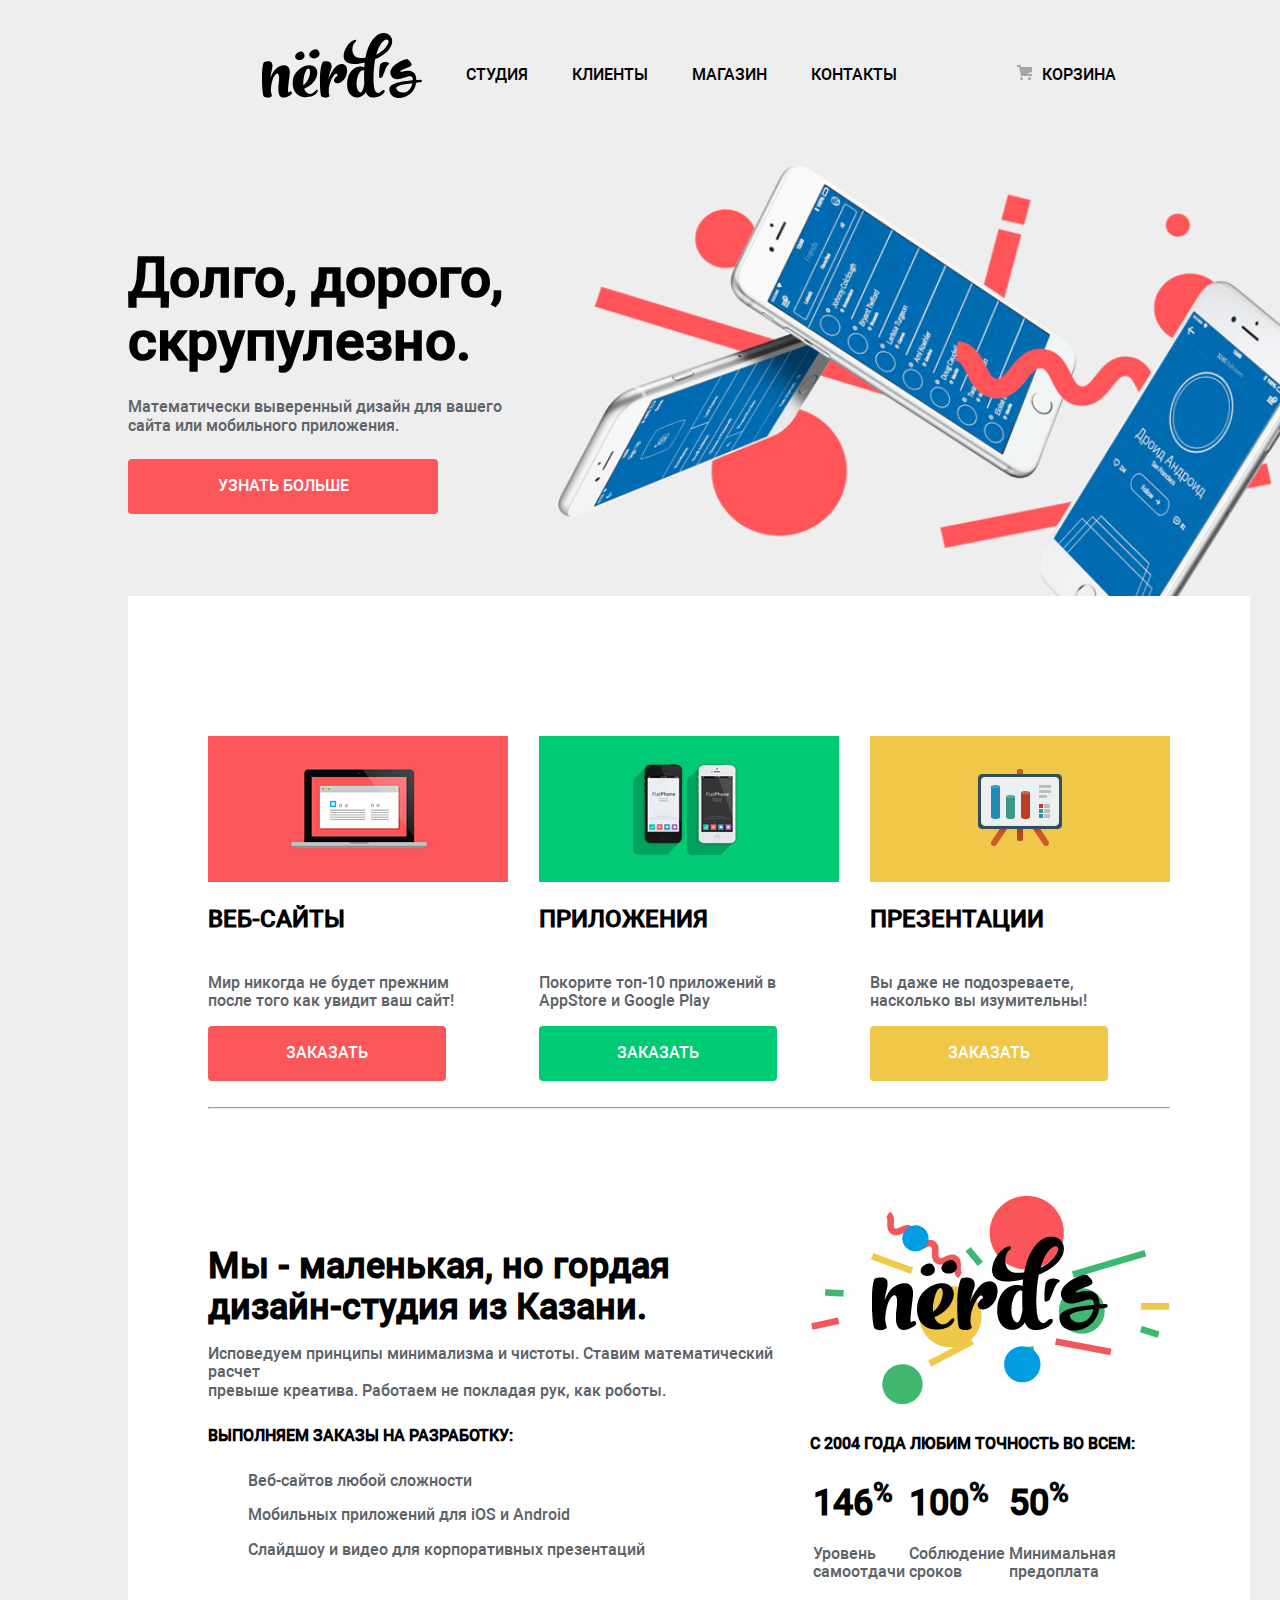
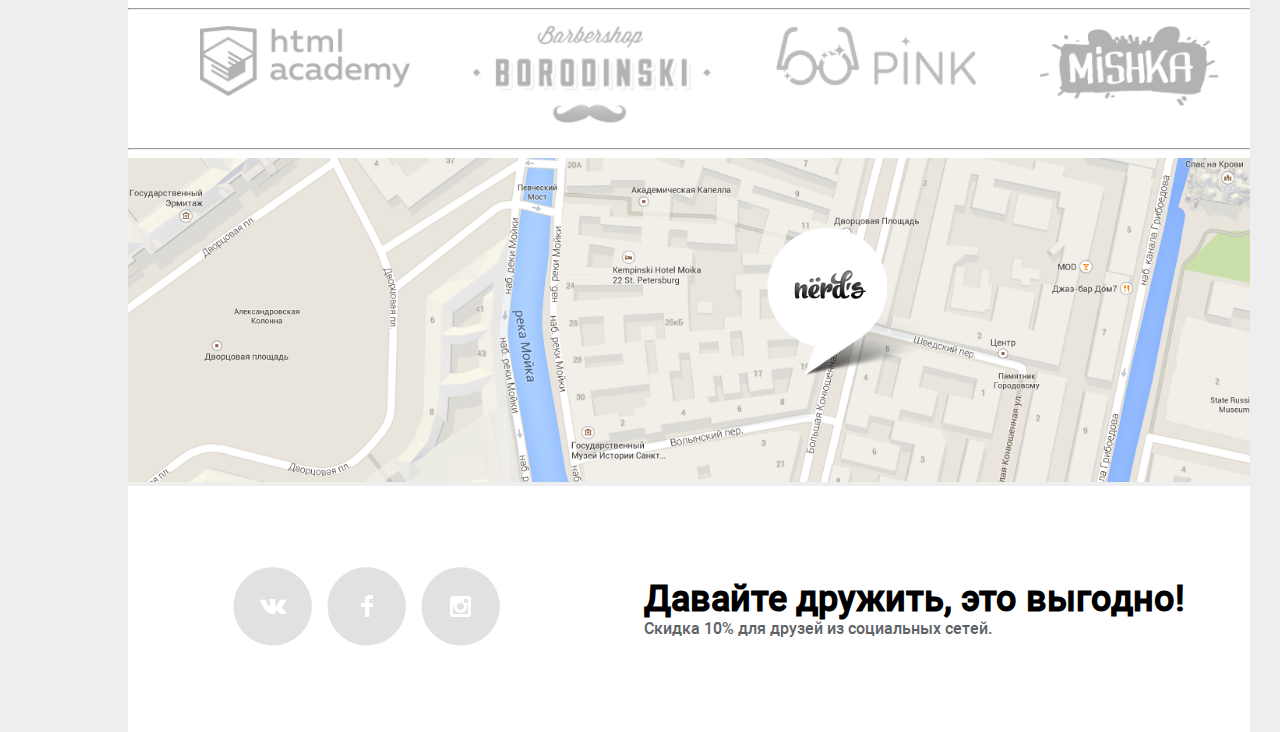
==== commit 88e14db5: "Update index.html" ====
--- a/index.html
+++ b/index.html
@@ -98,15 +98,16 @@
          </table>
      </div>
         </section>
-        <br>
-        <hr>
+         <section class = "somebrands"> 
+        	<hr>
         <ul class = "brands">
             <li> <img src="img/logo-1.png"  width="210" height="70" alt="Логотип академии"></li>
              <li> <img src="img/logo-2.png"  width="240" height="101" alt="Логотип барбершопа"></li>
               <li> <img src="img/logo-3.png" width="200" height="60" alt="Логотип pink"></li>
                <li> <img src="img/logo-4.png"  width="180" height="80" alt="Логотип mishka"></li>
         </ul>
-          <hr>
+        <hr>
+          </section> 
         <article>
             <div class="map">
             	<img src="img/map.png" width="100%" alt="Карта">
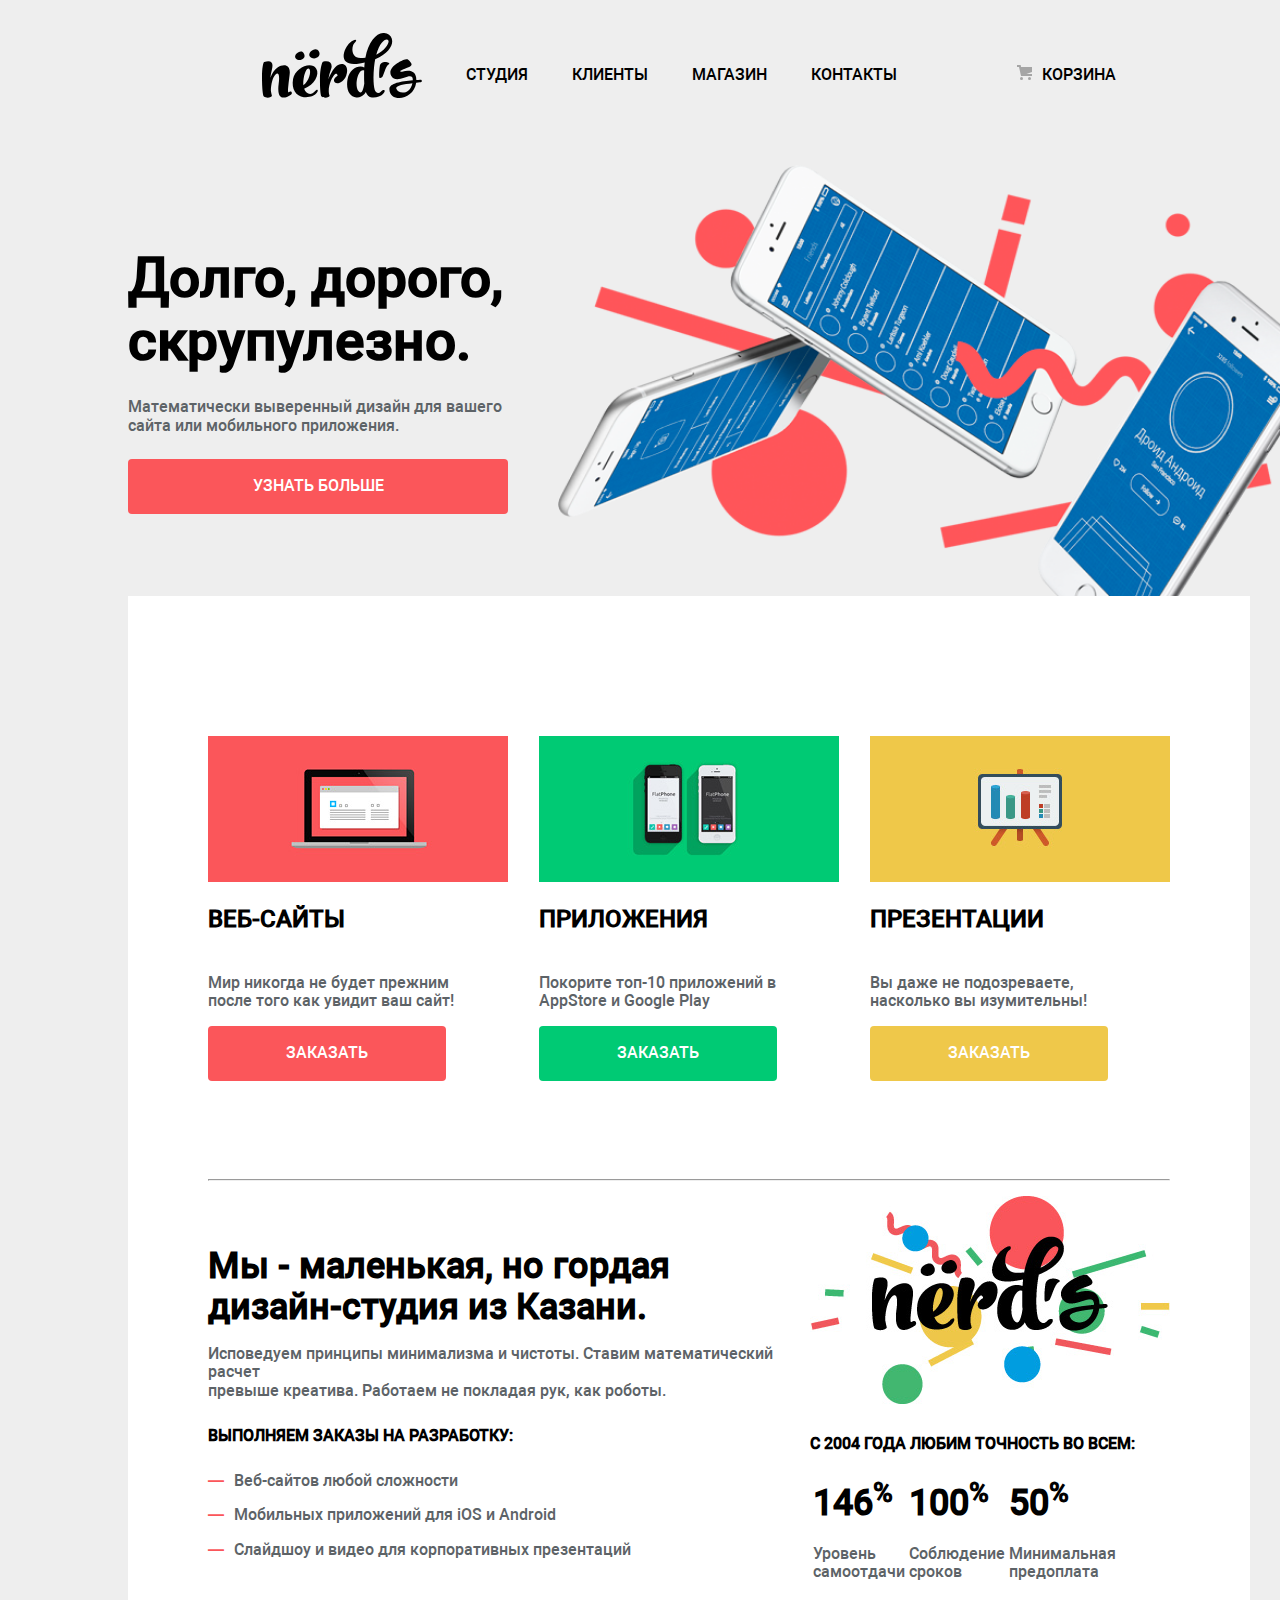
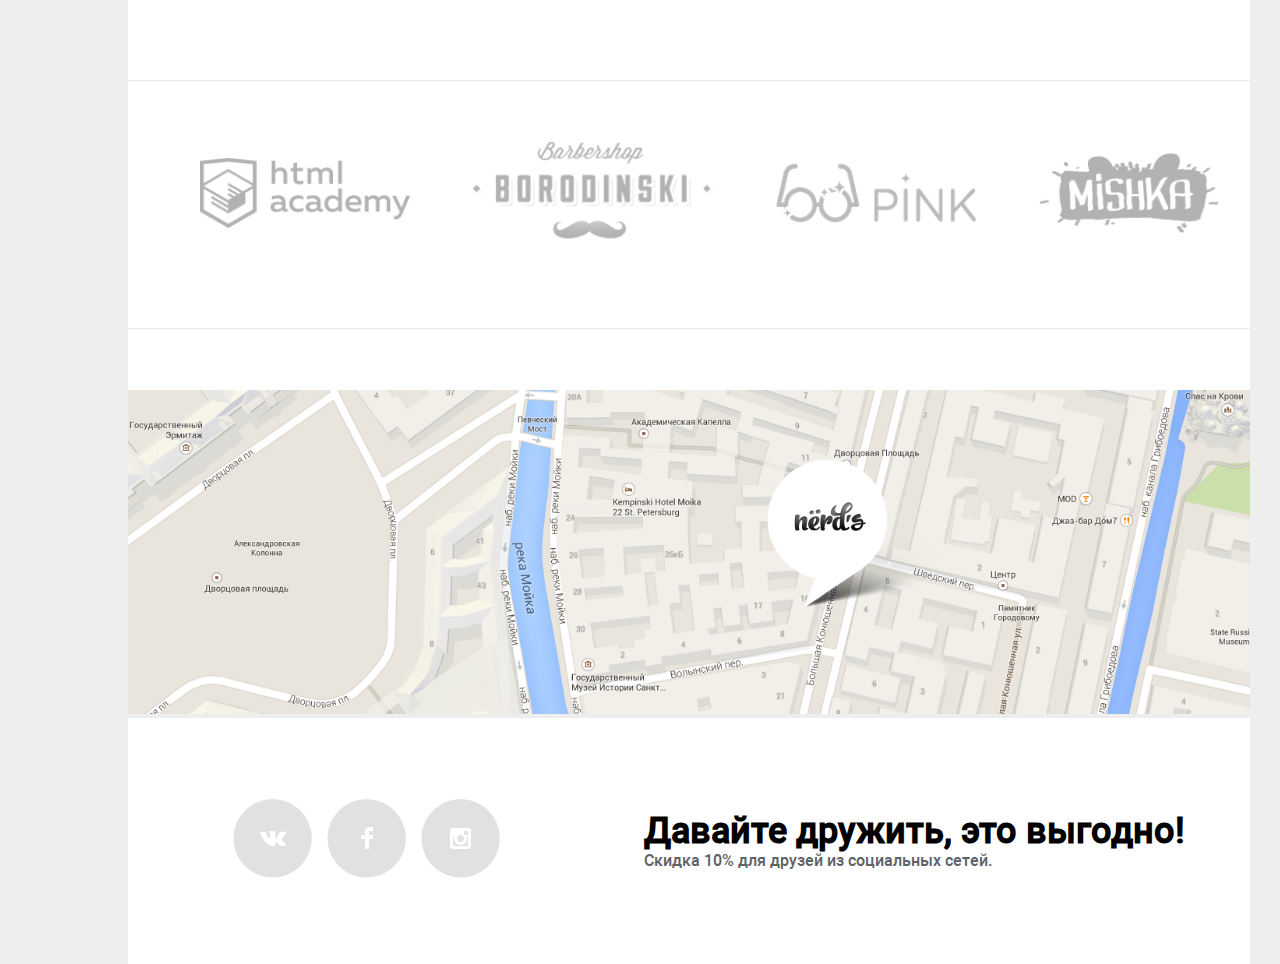
==== commit 3d6d9431: "Update index.html" ====
--- a/index.html
+++ b/index.html
@@ -76,9 +76,9 @@
             <p>Исповедуем принципы минимализма и чистоты. Ставим математический расчет<br> превыше креатива. Работаем не покладая рук, как роботы.</p> 
             <h5>Выполняем заказы на разработку:</h5>
             <ul class = "services-list-long-markers">
-                <li><p>Веб-сайтов любой сложности</p></li>
-                <li><p>Мобильных приложений для iOS и Android</p></li>
-                <li><p>Слайдшоу и видео для корпоративных презентаций</p></li>
+                <li><p><span class="tiret">—</span>Веб-сайтов любой сложности</p></li>
+                <li><p><span class="tiret">—</span>Мобильных приложений для iOS и Android</p></li>
+                <li><p><span class="tiret">—</span>Слайдшоу и видео для корпоративных презентаций</p></li>
             </ul>
         </div>
          <div class="stat-column">
--- a/mystyles.css
+++ b/mystyles.css
@@ -243,11 +243,33 @@
 	margin:0;
 	padding:0;
 }
-  
-.readbutton
-{
- 	width: 200px;
-}
+   
+.services-list-long-markers
+{
+	margin:0;
+	padding:0;
+}
+.tiret
+{
+	padding-right:10px;
+	color:#fb565a;
+	font-weight: bolder;
+}
+
+hr
+{
+	display: block;
+	margin-top: 80px;
+	margin-bottom: 60px;
+}
+.somebrands hr
+{ 
+	display: block;
+	margin-top: 80px;
+	margin-bottom: 60px;
+	opacity: 0.2; 
+}
+ 
  .order
 {
 	display: inline-block;
@@ -332,7 +354,8 @@
  .brands
 {
 	display: flex;
-	justify-content: space-around; 	
+	justify-content: space-around; 
+	align-items: center;
 }
  .map img
 {
